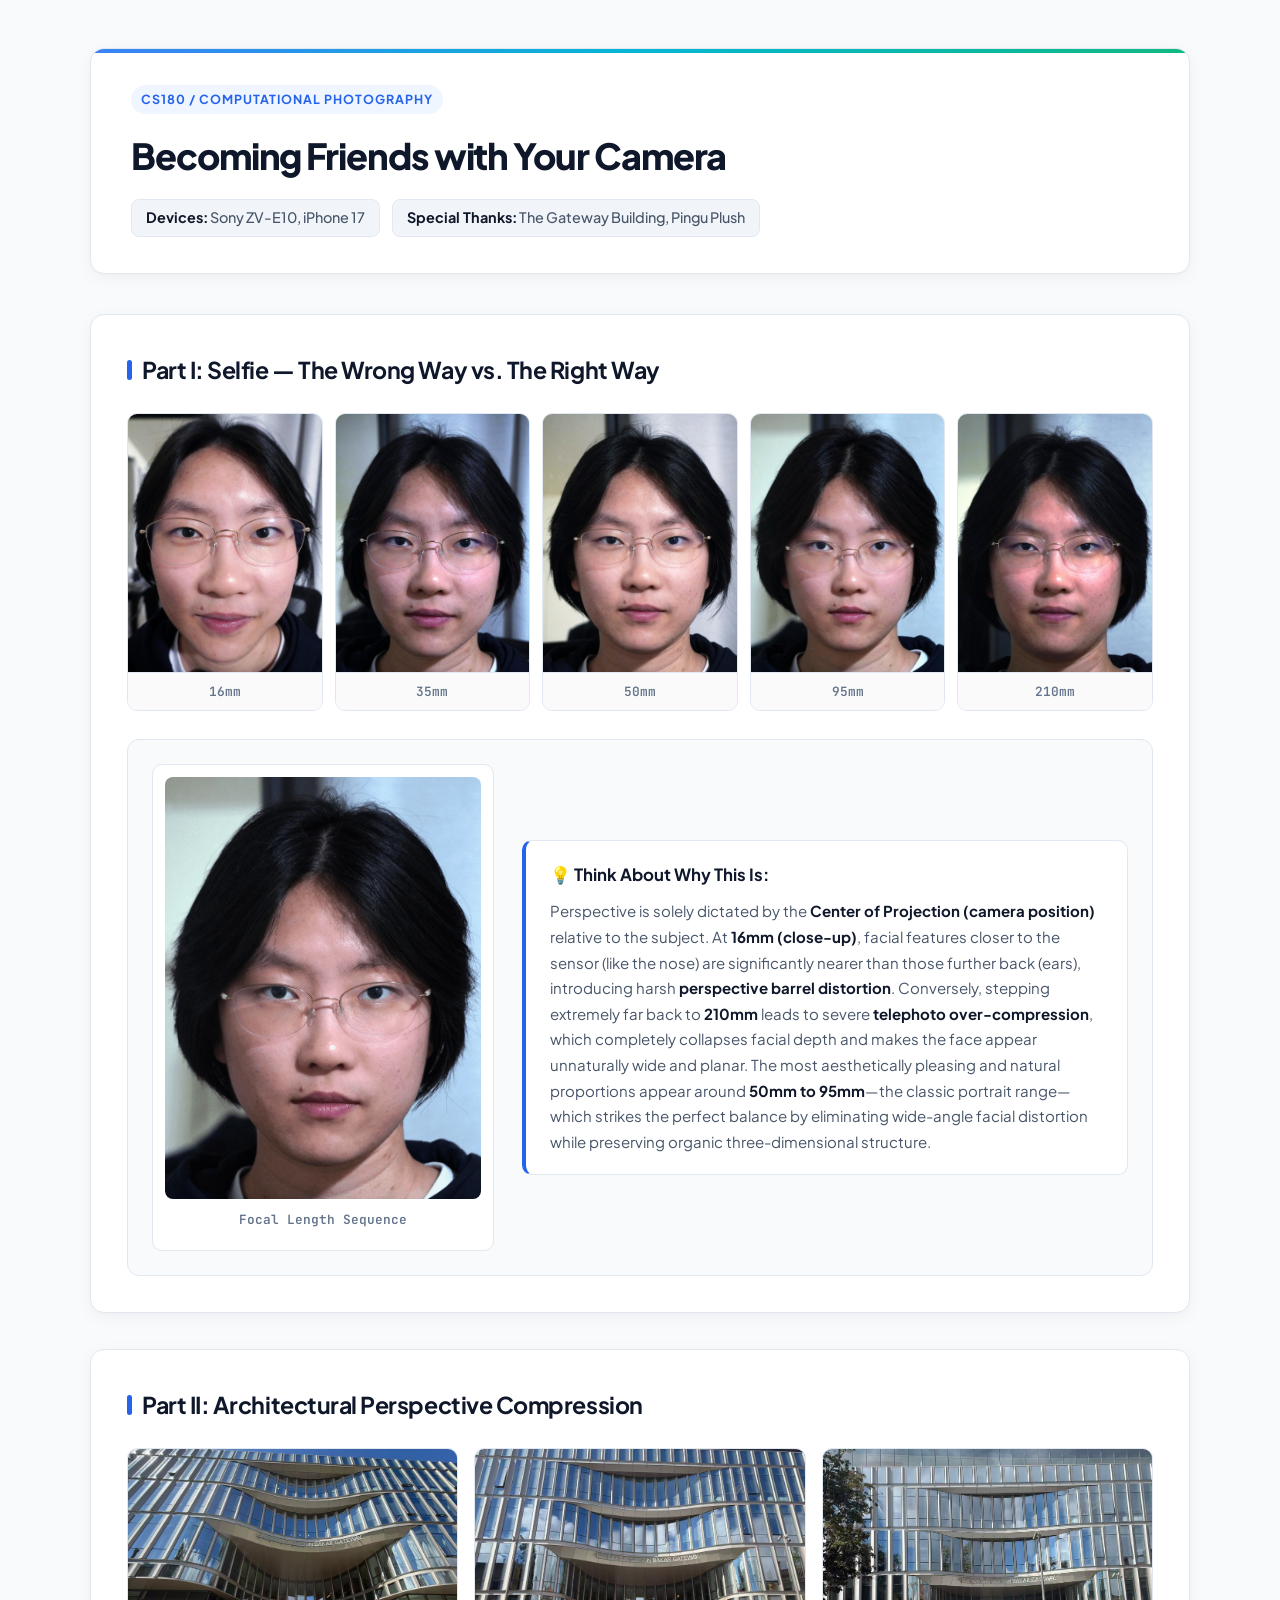
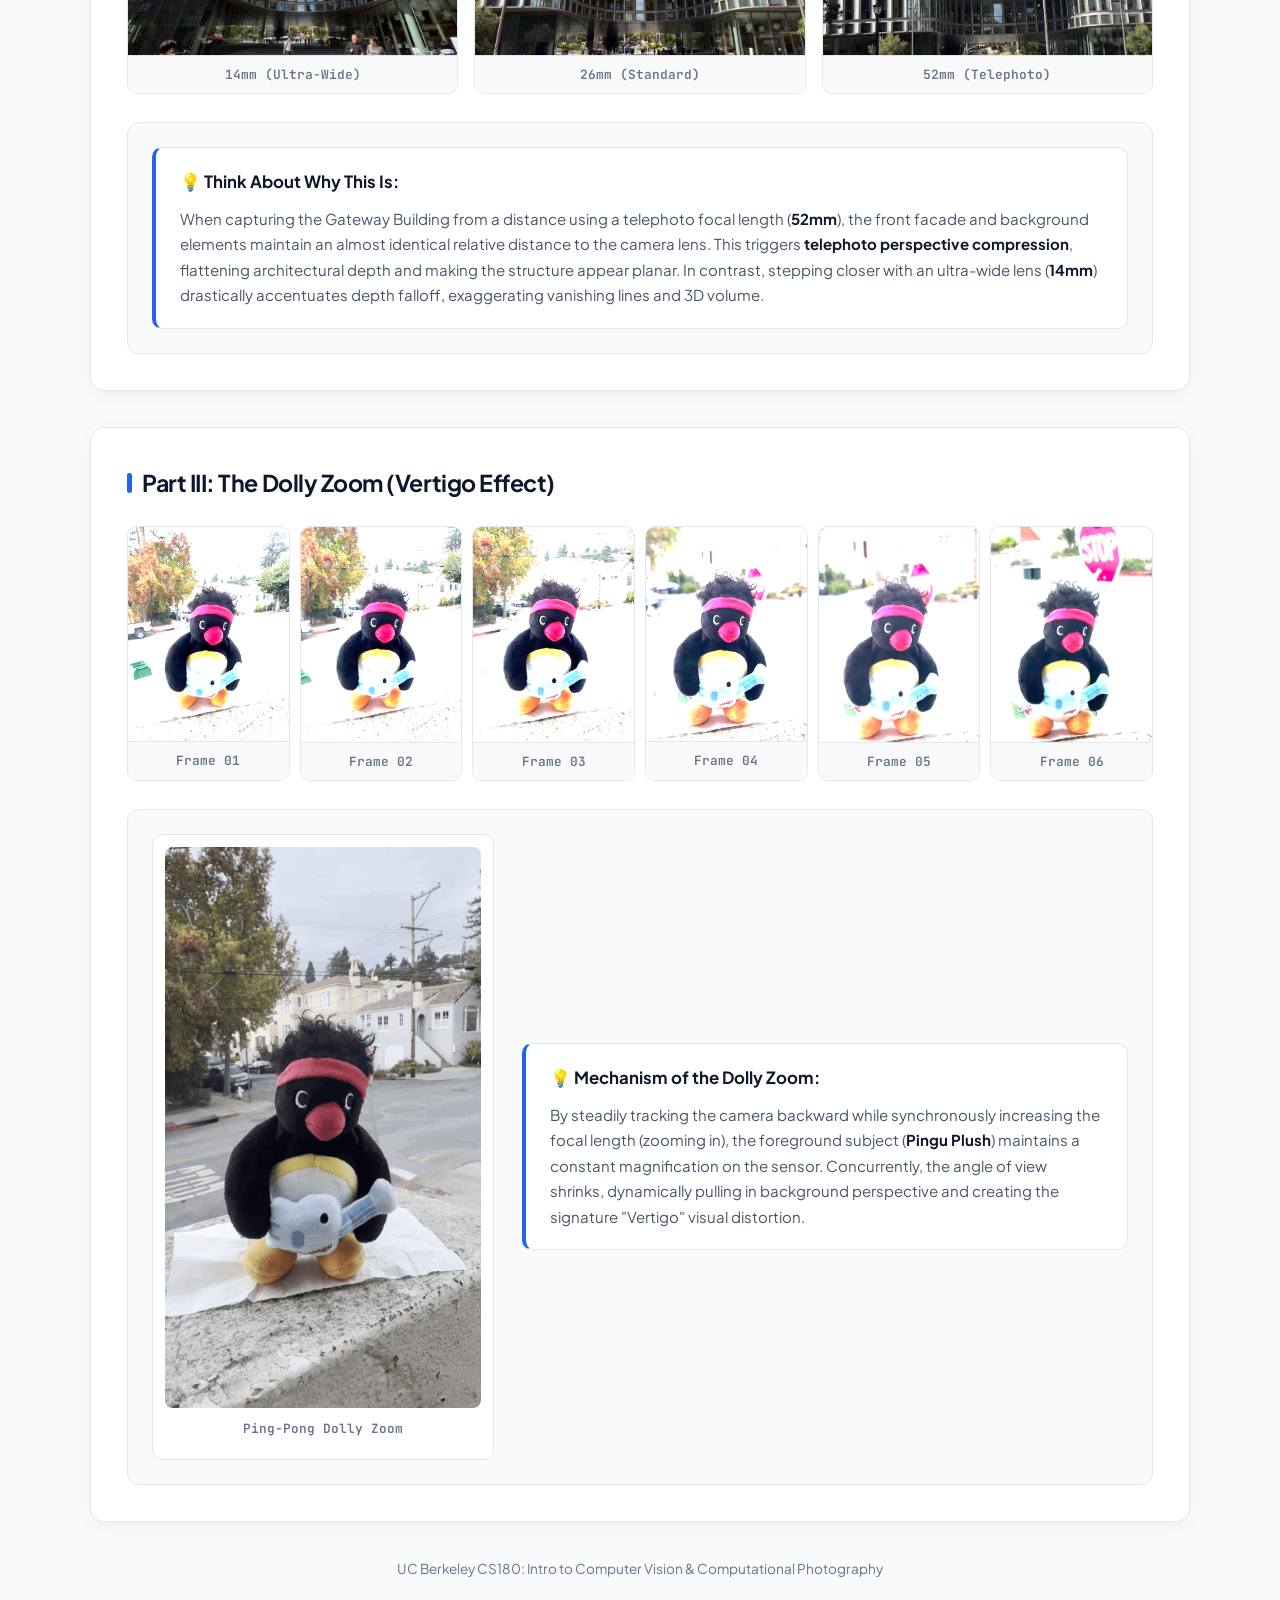
==== index.html @ d2547b47 "Update index.html" ====
<!DOCTYPE html>
<html lang="en">
<head>
    <meta charset="UTF-8">
    <meta name="viewport" content="width=device-width, initial-scale=1.0">
    <title>CS180: Project 0 - Becoming Friends with Your Camera</title>
    <link rel="preconnect" href="https://fonts.googleapis.com">
    <link rel="preconnect" href="https://fonts.gstatic.com" crossorigin>
    <link href="https://fonts.googleapis.com/css2?family=Plus+Jakarta+Sans:wght@400;500;600;700;800&family=JetBrains+Mono:wght@500;600&display=swap" rel="stylesheet">
    
    <style>
        :root {
            --bg-color: #f8fafc;
            --card-bg: #ffffff;
            --text-primary: #0f172a;
            --text-secondary: #475569;
            --text-muted: #64748b;
            --primary-accent: #2563eb;
            --border-color: #e2e8f0;
            --card-shadow: 0 4px 20px -2px rgba(15, 23, 42, 0.05), 0 2px 6px -1px rgba(15, 23, 42, 0.02);
            --card-radius: 14px;
        }

        * { box-sizing: border-box; margin: 0; padding: 0; }
        body {
            font-family: 'Plus Jakarta Sans', -apple-system, BlinkMacSystemFont, sans-serif;
            background-color: var(--bg-color);
            color: var(--text-primary);
            line-height: 1.65;
            padding: 48px 24px;
        }
        .container { max-width: 1100px; margin: 0 auto; }

        header {
            background: var(--card-bg);
            padding: 36px 40px;
            border-radius: var(--card-radius);
            box-shadow: var(--card-shadow);
            border: 1px solid var(--border-color);
            margin-bottom: 40px;
            position: relative;
            overflow: hidden;
        }
        header::before {
            content: "";
            position: absolute;
            top: 0; left: 0; right: 0; height: 4px;
            background: linear-gradient(90deg, #3b82f6, #06b6d4, #10b981);
        }
        .tag {
            display: inline-block;
            font-size: 0.78rem;
            font-weight: 700;
            text-transform: uppercase;
            letter-spacing: 0.08em;
            color: var(--primary-accent);
            background: #eff6ff;
            padding: 4px 10px;
            border-radius: 9999px;
            margin-bottom: 12px;
        }
        h1 {
            font-size: 2.25rem;
            font-weight: 800;
            letter-spacing: -0.03em;
            color: var(--text-primary);
            margin-bottom: 14px;
        }
        .meta-badges {
            display: flex;
            flex-wrap: wrap;
            gap: 12px;
            font-size: 0.9rem;
            color: var(--text-secondary);
        }
        .badge {
            background: #f1f5f9;
            padding: 6px 14px;
            border-radius: 8px;
            border: 1px solid #e2e8f0;
            font-weight: 500;
        }
        .badge strong { color: var(--text-primary); }

        section {
            background: var(--card-bg);
            border-radius: var(--card-radius);
            box-shadow: var(--card-shadow);
            border: 1px solid var(--border-color);
            padding: 36px;
            margin-bottom: 36px;
        }
        h2 {
            font-size: 1.45rem;
            font-weight: 700;
            letter-spacing: -0.02em;
            color: var(--text-primary);
            margin-bottom: 24px;
            display: flex;
            align-items: center;
            gap: 10px;
        }
        h2::before {
            content: "";
            display: inline-block;
            width: 5px; height: 20px;
            background: var(--primary-accent);
            border-radius: 4px;
        }

        .grid-5 {
            display: grid;
            grid-template-columns: repeat(5, 1fr);
            gap: 12px;
            margin-bottom: 28px;
        }
        .grid-6 {
            display: grid;
            grid-template-columns: repeat(6, 1fr);
            gap: 10px;
            margin-bottom: 28px;
        }
        .grid-3 {
            display: grid;
            grid-template-columns: repeat(3, 1fr);
            gap: 16px;
            margin-bottom: 28px;
        }

        .img-card {
            background: #ffffff;
            border: 1px solid var(--border-color);
            border-radius: 10px;
            overflow: hidden;
            transition: transform 0.2s ease, box-shadow 0.2s ease;
        }
        .img-card:hover {
            transform: translateY(-3px);
            box-shadow: 0 8px 16px rgba(15, 23, 42, 0.08);
        }
        .img-card img {
            width: 100%;
            aspect-ratio: 3 / 4;
            object-fit: cover;
            display: block;
        }
        .img-card-building img {
            aspect-ratio: 16 / 10;
            object-fit: cover;
        }

        .caption {
            padding: 8px 4px;
            text-align: center;
            font-size: 0.8rem;
            font-family: 'JetBrains Mono', monospace;
            font-weight: 600;
            color: var(--text-muted);
            background: #fafafa;
            border-top: 1px solid var(--border-color);
        }

        .side-by-side {
            display: flex;
            gap: 28px;
            align-items: stretch;
            background: #f8fafc;
            border-radius: 12px;
            border: 1px solid var(--border-color);
            padding: 24px;
        }
        .side-gif {
            flex: 0 0 35%;
            display: flex;
            flex-direction: column;
            align-items: center;
            justify-content: center;
            background: #ffffff;
            padding: 12px;
            border-radius: 10px;
            border: 1px solid var(--border-color);
        }
        .side-gif img { width: 100%; border-radius: 8px; display: block; }
        .side-gif .caption { border-top: none; background: transparent; padding-top: 10px; }

        .side-text {
            flex: 1;
            display: flex;
            flex-direction: column;
            justify-content: center;
        }
        .insight-box {
            background: #ffffff;
            border: 1px solid var(--border-color);
            border-left: 4px solid var(--primary-accent);
            border-radius: 10px;
            padding: 20px 24px;
        }
        .insight-title {
            font-size: 1.05rem;
            font-weight: 700;
            color: var(--text-primary);
            margin-bottom: 10px;
            display: flex;
            align-items: center;
            gap: 8px;
        }
        .insight-text {
            font-size: 0.94rem;
            color: var(--text-secondary);
            line-height: 1.7;
        }
        .insight-text strong { color: var(--text-primary); }

        .full-text-card {
            background: #f8fafc;
            border-radius: 12px;
            border: 1px solid var(--border-color);
            padding: 24px;
        }

        footer {
            text-align: center;
            font-size: 0.85rem;
            color: var(--text-muted);
            margin-top: 20px;
        }

        @media (max-width: 820px) {
            .grid-5, .grid-6, .grid-3 { grid-template-columns: repeat(2, 1fr); }
            .side-by-side { flex-direction: column; }
            .side-gif { flex: none; width: 100%; }
        }
    </style>
</head>
<body>

    <div class="container">
        <!-- Header -->
        <header>
            <div class="tag">CS180 / Computational Photography</div>
            <h1>Becoming Friends with Your Camera</h1>
            <div class="meta-badges">
                <div class="badge"><strong>Devices:</strong> Sony ZV-E10, iPhone 17</div>
                <div class="badge"><strong>Special Thanks:</strong> The Gateway Building, Pingu Plush</div>
            </div>
        </header>

        <!-- Part I -->
        <section>
            <h2>Part I: Selfie — The Wrong Way vs. The Right Way</h2>
            <div class="grid-5">
                <div class="img-card">
                    <img src="part1_16mm.jpeg" alt="16mm Focal Length">
                    <div class="caption">16mm</div>
                </div>
                <div class="img-card">
                    <img src="part1_35mm.jpeg" alt="35mm Focal Length">
                    <div class="caption">35mm</div>
                </div>
                <div class="img-card">
                    <img src="part1_50mm.jpeg" alt="50mm Focal Length">
                    <div class="caption">50mm</div>
                </div>
                <div class="img-card">
                    <img src="part1_95mm.jpeg" alt="95mm Focal Length">
                    <div class="caption">95mm</div>
                </div>
                <div class="img-card">
                    <img src="part1_210mm.jpeg" alt="210mm Focal Length">
                    <div class="caption">210mm</div>
                </div>
            </div>

            <div class="side-by-side">
                <div class="side-gif">
                    <img src="part1_selfie.gif" alt="Focal Length Progression GIF">
                    <div class="caption">Focal Length Sequence</div>
                </div>
                <div class="side-text">
                    <div class="insight-box">
                        <div class="insight-title">💡 Think About Why This Is:</div>
                        <p class="insight-text">
                            Perspective is solely dictated by the <strong>Center of Projection (camera position)</strong> relative to the subject. 
                            At <strong>16mm (close-up)</strong>, facial features closer to the sensor (like the nose) are significantly nearer than those further back (ears), introducing harsh <strong>perspective barrel distortion</strong>. 
                            Conversely, stepping extremely far back to <strong>210mm</strong> leads to severe <strong>telephoto over-compression</strong>, which completely collapses facial depth and makes the face appear unnaturally wide and planar. 
                            The most aesthetically pleasing and natural proportions appear around <strong>50mm to 95mm</strong>—the classic portrait range—which strikes the perfect balance by eliminating wide-angle facial distortion while preserving organic three-dimensional structure.
                        </p>
                    </div>
                </div>
            </div>
        </section>

        <!-- Part II -->
        <section>
            <h2>Part II: Architectural Perspective Compression</h2>
            <div class="grid-3">
                <div class="img-card img-card-building">
                    <img src="part2_14mm.jpg" alt="Gateway Building 14mm">
                    <div class="caption">14mm (Ultra-Wide)</div>
                </div>
                <div class="img-card img-card-building">
                    <img src="part2_26mm.jpg" alt="Gateway Building 26mm">
                    <div class="caption">26mm (Standard)</div>
                </div>
                <div class="img-card img-card-building">
                    <img src="part2_52mm.jpg" alt="Gateway Building 52mm">
                    <div class="caption">52mm (Telephoto)</div>
                </div>
            </div>

            <div class="full-text-card">
                <div class="insight-box">
                    <div class="insight-title">💡 Think About Why This Is:</div>
                    <p class="insight-text">
                        When capturing the Gateway Building from a distance using a telephoto focal length (<strong>52mm</strong>), the front facade and background elements maintain an almost identical relative distance to the camera lens. This triggers <strong>telephoto perspective compression</strong>, flattening architectural depth and making the structure appear planar. In contrast, stepping closer with an ultra-wide lens (<strong>14mm</strong>) drastically accentuates depth falloff, exaggerating vanishing lines and 3D volume.
                    </p>
                </div>
            </div>
        </section>

        <!-- Part III -->
        <section>
            <h2>Part III: The Dolly Zoom (Vertigo Effect)</h2>
            <div class="grid-6">
                <div class="img-card">
                    <img src="part3_01.jpg" alt="Sequence 1">
                    <div class="caption">Frame 01</div>
                </div>
                <div class="img-card">
                    <img src="part3_02.jpg" alt="Sequence 2">
                    <div class="caption">Frame 02</div>
                </div>
                <div class="img-card">
                    <img src="part3_03.jpg" alt="Sequence 3">
                    <div class="caption">Frame 03</div>
                </div>
                <div class="img-card">
                    <img src="part3_04.jpg" alt="Sequence 4">
                    <div class="caption">Frame 04</div>
                </div>
                <div class="img-card">
                    <img src="part3_05.jpg" alt="Sequence 5">
                    <div class="caption">Frame 05</div>
                </div>
                <div class="img-card">
                    <img src="part3_06.jpg" alt="Sequence 6">
                    <div class="caption">Frame 06</div>
                </div>
            </div>

            <div class="side-by-side">
                <div class="side-gif">
                    <img src="part3_dolly_zoom.gif" alt="Dolly Zoom GIF">
                    <div class="caption">Ping-Pong Dolly Zoom</div>
                </div>
                <div class="side-text">
                    <div class="insight-box">
                        <div class="insight-title">💡 Mechanism of the Dolly Zoom:</div>
                        <p class="insight-text">
                            By steadily tracking the camera backward while synchronously increasing the focal length (zooming in), the foreground subject (<strong>Pingu Plush</strong>) maintains a constant magnification on the sensor. Concurrently, the angle of view shrinks, dynamically pulling in background perspective and creating the signature "Vertigo" visual distortion.
                        </p>
                    </div>
                </div>
            </div>
        </section>

        <footer>
            UC Berkeley CS180: Intro to Computer Vision & Computational Photography
        </footer>
    </div>

</body>
</html>
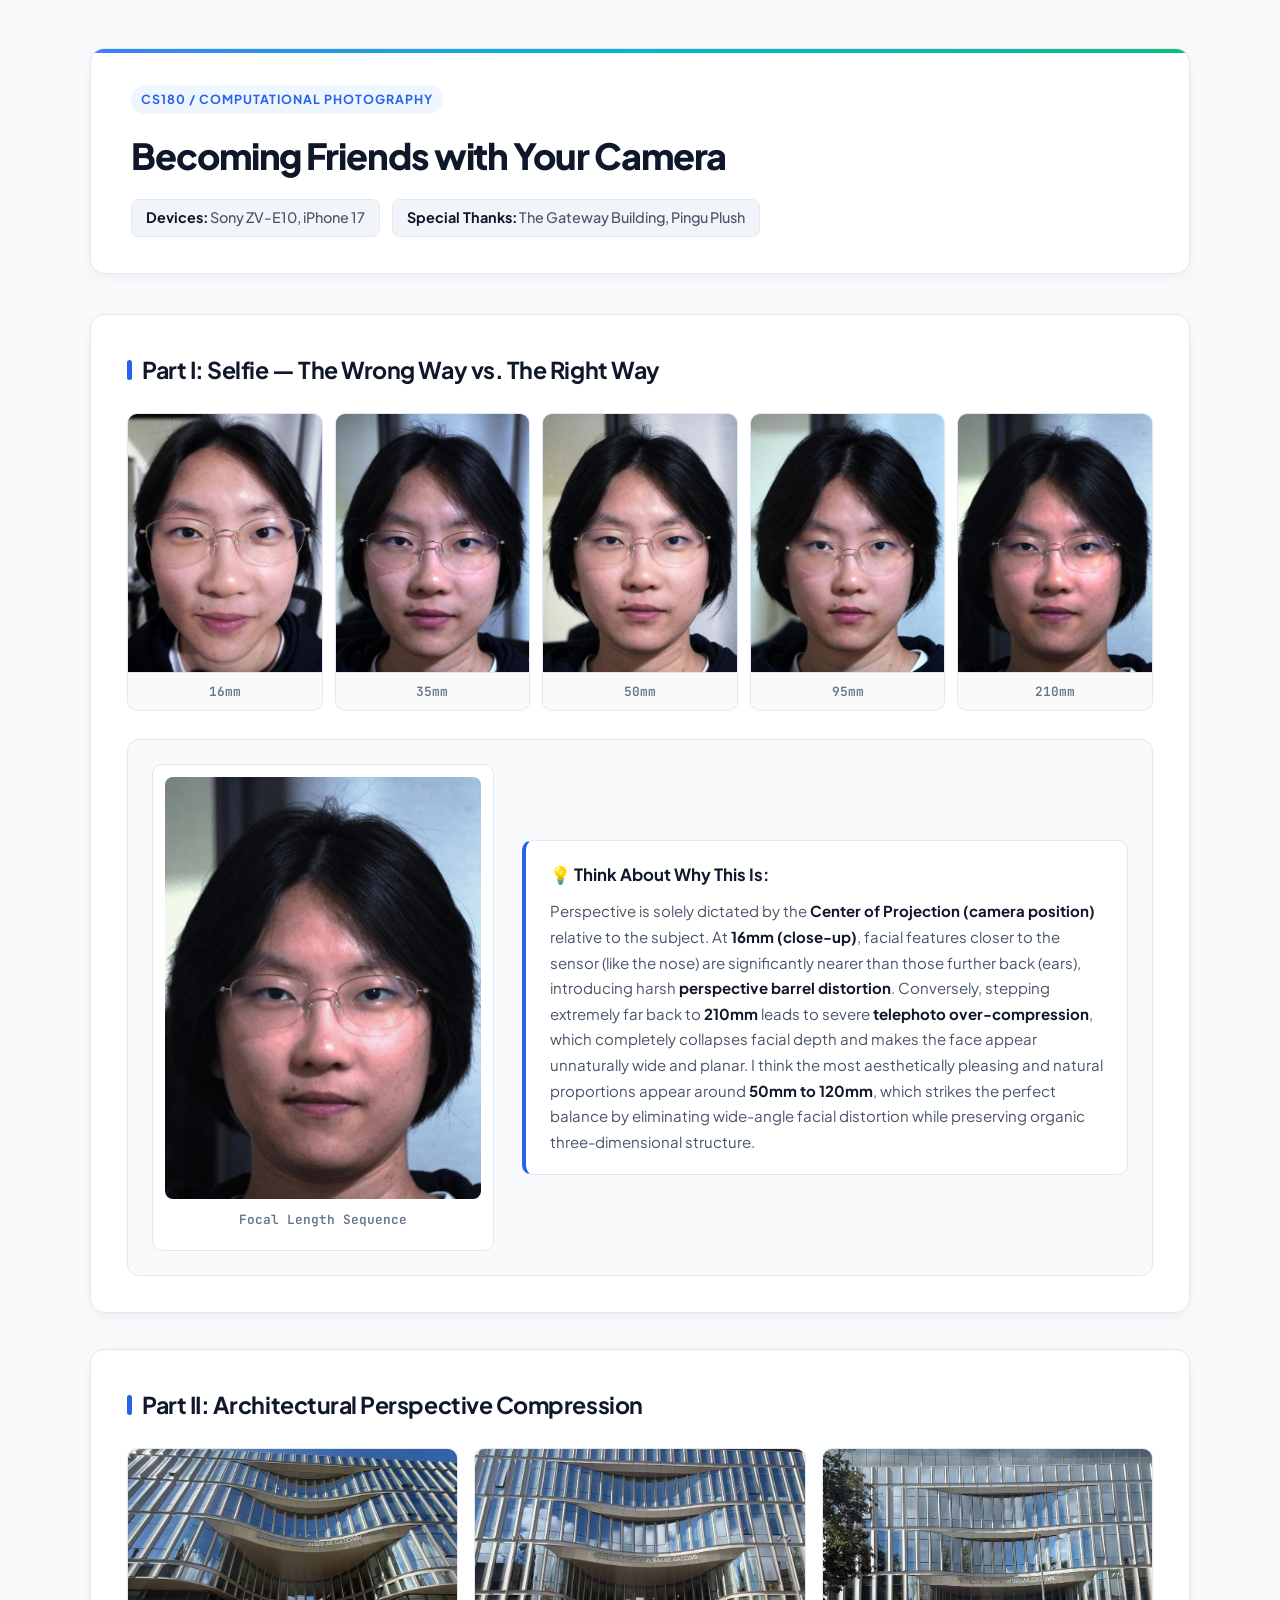
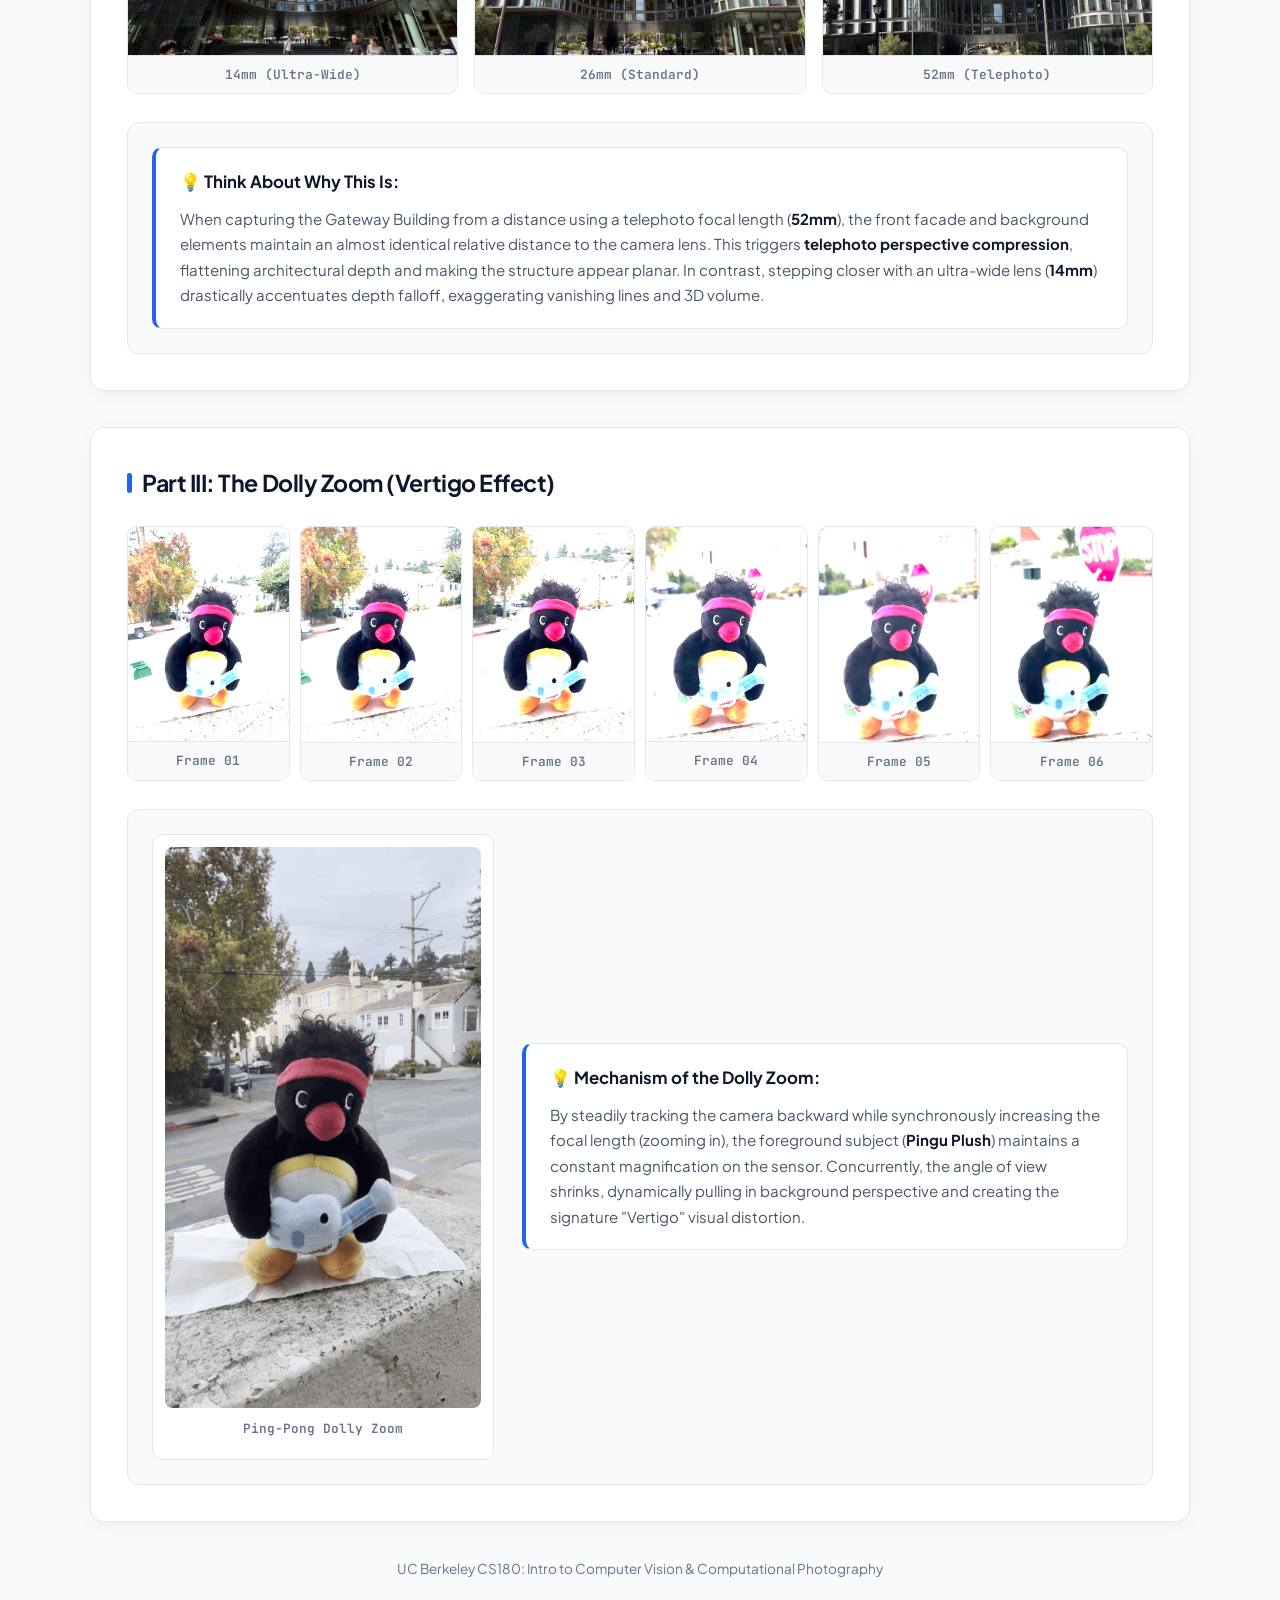
==== commit 107ee0dc: "Revise focal length range from 50mm-95mm to 50mm-120mm Updated the focal length range for aesthetica" ====
--- a/index.html
+++ b/index.html
@@ -284,7 +284,7 @@
                             Perspective is solely dictated by the <strong>Center of Projection (camera position)</strong> relative to the subject. 
                             At <strong>16mm (close-up)</strong>, facial features closer to the sensor (like the nose) are significantly nearer than those further back (ears), introducing harsh <strong>perspective barrel distortion</strong>. 
                             Conversely, stepping extremely far back to <strong>210mm</strong> leads to severe <strong>telephoto over-compression</strong>, which completely collapses facial depth and makes the face appear unnaturally wide and planar. 
-                            The most aesthetically pleasing and natural proportions appear around <strong>50mm to 95mm</strong>—the classic portrait range—which strikes the perfect balance by eliminating wide-angle facial distortion while preserving organic three-dimensional structure.
+                            I think the most aesthetically pleasing and natural proportions appear around <strong>50mm to 120mm</strong>, which strikes the perfect balance by eliminating wide-angle facial distortion while preserving organic three-dimensional structure.
                         </p>
                     </div>
                 </div>
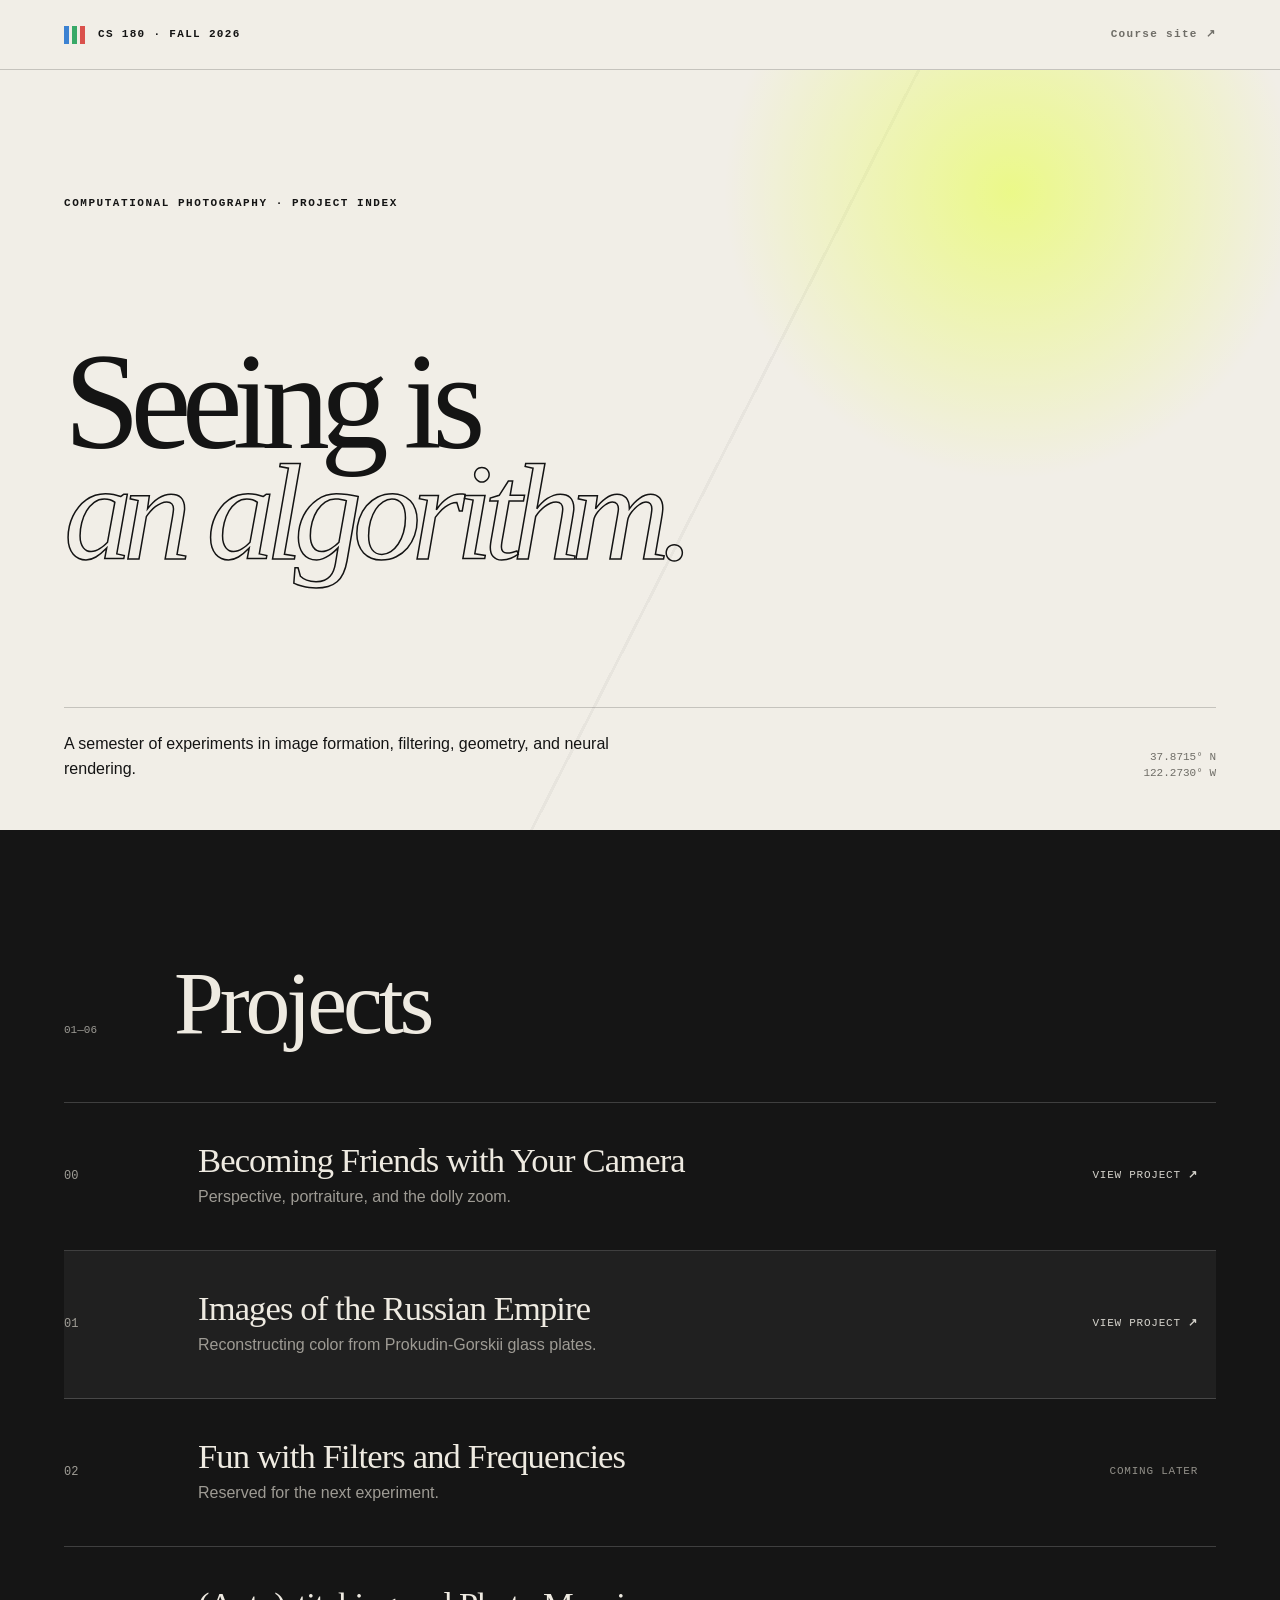
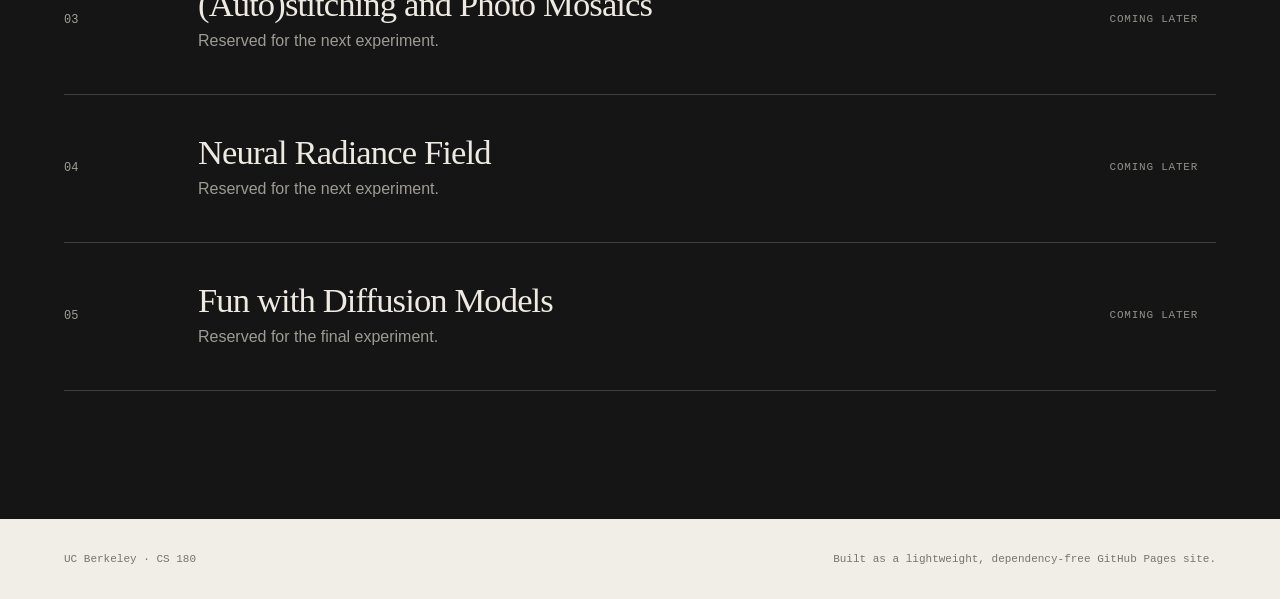
==== commit 6416b9ea: "Build CS180 portfolio and add Project 1" ====
--- a/index.html
+++ b/index.html
@@ -1,374 +1,99 @@
-<!DOCTYPE html>
+<!doctype html>
 <html lang="en">
 <head>
-    <meta charset="UTF-8">
-    <meta name="viewport" content="width=device-width, initial-scale=1.0">
-    <title>CS180: Project 0 - Becoming Friends with Your Camera</title>
-    <link rel="preconnect" href="https://fonts.googleapis.com">
-    <link rel="preconnect" href="https://fonts.gstatic.com" crossorigin>
-    <link href="https://fonts.googleapis.com/css2?family=Plus+Jakarta+Sans:wght@400;500;600;700;800&family=JetBrains+Mono:wght@500;600&display=swap" rel="stylesheet">
-    
-    <style>
-        :root {
-            --bg-color: #f8fafc;
-            --card-bg: #ffffff;
-            --text-primary: #0f172a;
-            --text-secondary: #475569;
-            --text-muted: #64748b;
-            --primary-accent: #2563eb;
-            --border-color: #e2e8f0;
-            --card-shadow: 0 4px 20px -2px rgba(15, 23, 42, 0.05), 0 2px 6px -1px rgba(15, 23, 42, 0.02);
-            --card-radius: 14px;
-        }
-
-        * { box-sizing: border-box; margin: 0; padding: 0; }
-        body {
-            font-family: 'Plus Jakarta Sans', -apple-system, BlinkMacSystemFont, sans-serif;
-            background-color: var(--bg-color);
-            color: var(--text-primary);
-            line-height: 1.65;
-            padding: 48px 24px;
-        }
-        .container { max-width: 1100px; margin: 0 auto; }
-
-        header {
-            background: var(--card-bg);
-            padding: 36px 40px;
-            border-radius: var(--card-radius);
-            box-shadow: var(--card-shadow);
-            border: 1px solid var(--border-color);
-            margin-bottom: 40px;
-            position: relative;
-            overflow: hidden;
-        }
-        header::before {
-            content: "";
-            position: absolute;
-            top: 0; left: 0; right: 0; height: 4px;
-            background: linear-gradient(90deg, #3b82f6, #06b6d4, #10b981);
-        }
-        .tag {
-            display: inline-block;
-            font-size: 0.78rem;
-            font-weight: 700;
-            text-transform: uppercase;
-            letter-spacing: 0.08em;
-            color: var(--primary-accent);
-            background: #eff6ff;
-            padding: 4px 10px;
-            border-radius: 9999px;
-            margin-bottom: 12px;
-        }
-        h1 {
-            font-size: 2.25rem;
-            font-weight: 800;
-            letter-spacing: -0.03em;
-            color: var(--text-primary);
-            margin-bottom: 14px;
-        }
-        .meta-badges {
-            display: flex;
-            flex-wrap: wrap;
-            gap: 12px;
-            font-size: 0.9rem;
-            color: var(--text-secondary);
-        }
-        .badge {
-            background: #f1f5f9;
-            padding: 6px 14px;
-            border-radius: 8px;
-            border: 1px solid #e2e8f0;
-            font-weight: 500;
-        }
-        .badge strong { color: var(--text-primary); }
-
-        section {
-            background: var(--card-bg);
-            border-radius: var(--card-radius);
-            box-shadow: var(--card-shadow);
-            border: 1px solid var(--border-color);
-            padding: 36px;
-            margin-bottom: 36px;
-        }
-        h2 {
-            font-size: 1.45rem;
-            font-weight: 700;
-            letter-spacing: -0.02em;
-            color: var(--text-primary);
-            margin-bottom: 24px;
-            display: flex;
-            align-items: center;
-            gap: 10px;
-        }
-        h2::before {
-            content: "";
-            display: inline-block;
-            width: 5px; height: 20px;
-            background: var(--primary-accent);
-            border-radius: 4px;
-        }
-
-        .grid-5 {
-            display: grid;
-            grid-template-columns: repeat(5, 1fr);
-            gap: 12px;
-            margin-bottom: 28px;
-        }
-        .grid-6 {
-            display: grid;
-            grid-template-columns: repeat(6, 1fr);
-            gap: 10px;
-            margin-bottom: 28px;
-        }
-        .grid-3 {
-            display: grid;
-            grid-template-columns: repeat(3, 1fr);
-            gap: 16px;
-            margin-bottom: 28px;
-        }
-
-        .img-card {
-            background: #ffffff;
-            border: 1px solid var(--border-color);
-            border-radius: 10px;
-            overflow: hidden;
-            transition: transform 0.2s ease, box-shadow 0.2s ease;
-        }
-        .img-card:hover {
-            transform: translateY(-3px);
-            box-shadow: 0 8px 16px rgba(15, 23, 42, 0.08);
-        }
-        .img-card img {
-            width: 100%;
-            aspect-ratio: 3 / 4;
-            object-fit: cover;
-            display: block;
-        }
-        .img-card-building img {
-            aspect-ratio: 16 / 10;
-            object-fit: cover;
-        }
-
-        .caption {
-            padding: 8px 4px;
-            text-align: center;
-            font-size: 0.8rem;
-            font-family: 'JetBrains Mono', monospace;
-            font-weight: 600;
-            color: var(--text-muted);
-            background: #fafafa;
-            border-top: 1px solid var(--border-color);
-        }
-
-        .side-by-side {
-            display: flex;
-            gap: 28px;
-            align-items: stretch;
-            background: #f8fafc;
-            border-radius: 12px;
-            border: 1px solid var(--border-color);
-            padding: 24px;
-        }
-        .side-gif {
-            flex: 0 0 35%;
-            display: flex;
-            flex-direction: column;
-            align-items: center;
-            justify-content: center;
-            background: #ffffff;
-            padding: 12px;
-            border-radius: 10px;
-            border: 1px solid var(--border-color);
-        }
-        .side-gif img { width: 100%; border-radius: 8px; display: block; }
-        .side-gif .caption { border-top: none; background: transparent; padding-top: 10px; }
-
-        .side-text {
-            flex: 1;
-            display: flex;
-            flex-direction: column;
-            justify-content: center;
-        }
-        .insight-box {
-            background: #ffffff;
-            border: 1px solid var(--border-color);
-            border-left: 4px solid var(--primary-accent);
-            border-radius: 10px;
-            padding: 20px 24px;
-        }
-        .insight-title {
-            font-size: 1.05rem;
-            font-weight: 700;
-            color: var(--text-primary);
-            margin-bottom: 10px;
-            display: flex;
-            align-items: center;
-            gap: 8px;
-        }
-        .insight-text {
-            font-size: 0.94rem;
-            color: var(--text-secondary);
-            line-height: 1.7;
-        }
-        .insight-text strong { color: var(--text-primary); }
-
-        .full-text-card {
-            background: #f8fafc;
-            border-radius: 12px;
-            border: 1px solid var(--border-color);
-            padding: 24px;
-        }
-
-        footer {
-            text-align: center;
-            font-size: 0.85rem;
-            color: var(--text-muted);
-            margin-top: 20px;
-        }
-
-        @media (max-width: 820px) {
-            .grid-5, .grid-6, .grid-3 { grid-template-columns: repeat(2, 1fr); }
-            .side-by-side { flex-direction: column; }
-            .side-gif { flex: none; width: 100%; }
-        }
-    </style>
+  <meta charset="utf-8">
+  <meta name="viewport" content="width=device-width, initial-scale=1">
+  <meta name="description" content="CS 180 computational photography project portfolio.">
+  <title>CS 180 · Computational Photography</title>
+  <link rel="stylesheet" href="./assets/portfolio.css">
 </head>
 <body>
+  <header class="site-header">
+    <a class="brand" href="./" aria-label="Portfolio home">
+      <span class="rgb" aria-hidden="true"><i></i><i></i><i></i></span>
+      <span>CS 180 · FALL 2026</span>
+    </a>
+    <a class="course-link" href="https://cal-cs180.github.io/fa26/">Course site ↗</a>
+  </header>
 
-    <div class="container">
-        <!-- Header -->
-        <header>
-            <div class="tag">CS180 / Computational Photography</div>
-            <h1>Becoming Friends with Your Camera</h1>
-            <div class="meta-badges">
-                <div class="badge"><strong>Devices:</strong> Sony ZV-E10, iPhone 17</div>
-                <div class="badge"><strong>Special Thanks:</strong> The Gateway Building, Pingu Plush</div>
-            </div>
-        </header>
+  <main>
+    <section class="hero">
+      <p class="kicker">COMPUTATIONAL PHOTOGRAPHY · PROJECT INDEX</p>
+      <h1>Seeing is<br><em>an algorithm.</em></h1>
+      <div class="hero-foot">
+        <p>A semester of experiments in image formation, filtering, geometry, and neural rendering.</p>
+        <p class="coordinate">37.8715° N<br>122.2730° W</p>
+      </div>
+    </section>
 
-        <!-- Part I -->
-        <section>
-            <h2>Part I: Selfie — The Wrong Way vs. The Right Way</h2>
-            <div class="grid-5">
-                <div class="img-card">
-                    <img src="part1_16mm.jpeg" alt="16mm Focal Length">
-                    <div class="caption">16mm</div>
-                </div>
-                <div class="img-card">
-                    <img src="part1_35mm.jpeg" alt="35mm Focal Length">
-                    <div class="caption">35mm</div>
-                </div>
-                <div class="img-card">
-                    <img src="part1_50mm.jpeg" alt="50mm Focal Length">
-                    <div class="caption">50mm</div>
-                </div>
-                <div class="img-card">
-                    <img src="part1_95mm.jpeg" alt="95mm Focal Length">
-                    <div class="caption">95mm</div>
-                </div>
-                <div class="img-card">
-                    <img src="part1_210mm.jpeg" alt="210mm Focal Length">
-                    <div class="caption">210mm</div>
-                </div>
-            </div>
+    <section class="projects" aria-labelledby="projects-title">
+      <div class="section-title">
+        <span>01—06</span>
+        <h2 id="projects-title">Projects</h2>
+      </div>
 
-            <div class="side-by-side">
-                <div class="side-gif">
-                    <img src="part1_selfie.gif" alt="Focal Length Progression GIF">
-                    <div class="caption">Focal Length Sequence</div>
-                </div>
-                <div class="side-text">
-                    <div class="insight-box">
-                        <div class="insight-title">💡 Think About Why This Is:</div>
-                        <p class="insight-text">
-                            Perspective is solely dictated by the <strong>Center of Projection (camera position)</strong> relative to the subject. 
-                            At <strong>16mm (close-up)</strong>, facial features closer to the sensor (like the nose) are significantly nearer than those further back (ears), introducing harsh <strong>perspective barrel distortion</strong>. 
-                            Conversely, stepping extremely far back to <strong>210mm</strong> leads to severe <strong>telephoto over-compression</strong>, which completely collapses facial depth and makes the face appear unnaturally wide and planar. 
-                            I think the most aesthetically pleasing and natural proportions appear around <strong>50mm to 120mm</strong>, which strikes the perfect balance by eliminating wide-angle facial distortion while preserving organic three-dimensional structure.
-                        </p>
-                    </div>
-                </div>
-            </div>
-        </section>
+      <div class="project-list">
+        <a class="project-row available" href="./0/">
+          <span class="project-number">00</span>
+          <div>
+            <h3>Becoming Friends with Your Camera</h3>
+            <p>Perspective, portraiture, and the dolly zoom.</p>
+          </div>
+          <span class="status">View project <b>↗</b></span>
+        </a>
 
-        <!-- Part II -->
-        <section>
-            <h2>Part II: Architectural Perspective Compression</h2>
-            <div class="grid-3">
-                <div class="img-card img-card-building">
-                    <img src="part2_14mm.jpg" alt="Gateway Building 14mm">
-                    <div class="caption">14mm (Ultra-Wide)</div>
-                </div>
-                <div class="img-card img-card-building">
-                    <img src="part2_26mm.jpg" alt="Gateway Building 26mm">
-                    <div class="caption">26mm (Standard)</div>
-                </div>
-                <div class="img-card img-card-building">
-                    <img src="part2_52mm.jpg" alt="Gateway Building 52mm">
-                    <div class="caption">52mm (Telephoto)</div>
-                </div>
-            </div>
+        <a class="project-row available featured" href="./1/">
+          <span class="project-number">01</span>
+          <div>
+            <h3>Images of the Russian Empire</h3>
+            <p>Reconstructing color from Prokudin-Gorskii glass plates.</p>
+          </div>
+          <span class="status">View project <b>↗</b></span>
+        </a>
 
-            <div class="full-text-card">
-                <div class="insight-box">
-                    <div class="insight-title">💡 Think About Why This Is:</div>
-                    <p class="insight-text">
-                        When capturing the Gateway Building from a distance using a telephoto focal length (<strong>52mm</strong>), the front facade and background elements maintain an almost identical relative distance to the camera lens. This triggers <strong>telephoto perspective compression</strong>, flattening architectural depth and making the structure appear planar. In contrast, stepping closer with an ultra-wide lens (<strong>14mm</strong>) drastically accentuates depth falloff, exaggerating vanishing lines and 3D volume.
-                    </p>
-                </div>
-            </div>
-        </section>
+        <a class="project-row" href="./2/">
+          <span class="project-number">02</span>
+          <div>
+            <h3>Fun with Filters and Frequencies</h3>
+            <p>Reserved for the next experiment.</p>
+          </div>
+          <span class="status">Coming later</span>
+        </a>
 
-        <!-- Part III -->
-        <section>
-            <h2>Part III: The Dolly Zoom (Vertigo Effect)</h2>
-            <div class="grid-6">
-                <div class="img-card">
-                    <img src="part3_01.jpg" alt="Sequence 1">
-                    <div class="caption">Frame 01</div>
-                </div>
-                <div class="img-card">
-                    <img src="part3_02.jpg" alt="Sequence 2">
-                    <div class="caption">Frame 02</div>
-                </div>
-                <div class="img-card">
-                    <img src="part3_03.jpg" alt="Sequence 3">
-                    <div class="caption">Frame 03</div>
-                </div>
-                <div class="img-card">
-                    <img src="part3_04.jpg" alt="Sequence 4">
-                    <div class="caption">Frame 04</div>
-                </div>
-                <div class="img-card">
-                    <img src="part3_05.jpg" alt="Sequence 5">
-                    <div class="caption">Frame 05</div>
-                </div>
-                <div class="img-card">
-                    <img src="part3_06.jpg" alt="Sequence 6">
-                    <div class="caption">Frame 06</div>
-                </div>
-            </div>
+        <a class="project-row" href="./3/">
+          <span class="project-number">03</span>
+          <div>
+            <h3>(Auto)stitching and Photo Mosaics</h3>
+            <p>Reserved for the next experiment.</p>
+          </div>
+          <span class="status">Coming later</span>
+        </a>
 
-            <div class="side-by-side">
-                <div class="side-gif">
-                    <img src="part3_dolly_zoom.gif" alt="Dolly Zoom GIF">
-                    <div class="caption">Ping-Pong Dolly Zoom</div>
-                </div>
-                <div class="side-text">
-                    <div class="insight-box">
-                        <div class="insight-title">💡 Mechanism of the Dolly Zoom:</div>
-                        <p class="insight-text">
-                            By steadily tracking the camera backward while synchronously increasing the focal length (zooming in), the foreground subject (<strong>Pingu Plush</strong>) maintains a constant magnification on the sensor. Concurrently, the angle of view shrinks, dynamically pulling in background perspective and creating the signature "Vertigo" visual distortion.
-                        </p>
-                    </div>
-                </div>
-            </div>
-        </section>
+        <a class="project-row" href="./4/">
+          <span class="project-number">04</span>
+          <div>
+            <h3>Neural Radiance Field</h3>
+            <p>Reserved for the next experiment.</p>
+          </div>
+          <span class="status">Coming later</span>
+        </a>
 
-        <footer>
-            UC Berkeley CS180: Intro to Computer Vision & Computational Photography
-        </footer>
-    </div>
+        <a class="project-row" href="./5/">
+          <span class="project-number">05</span>
+          <div>
+            <h3>Fun with Diffusion Models</h3>
+            <p>Reserved for the final experiment.</p>
+          </div>
+          <span class="status">Coming later</span>
+        </a>
+      </div>
+    </section>
+  </main>
 
+  <footer>
+    <p>UC Berkeley · CS 180</p>
+    <p>Built as a lightweight, dependency-free GitHub Pages site.</p>
+  </footer>
 </body>
 </html>
+
--- a/assets/portfolio.css
+++ b/assets/portfolio.css
@@ -0,0 +1,108 @@
+:root {
+  --ink: #141414;
+  --paper: #f1eee7;
+  --muted: #6f6d67;
+  --line: rgba(20, 20, 20, .2);
+  --acid: #e8ff54;
+  --serif: Georgia, "Times New Roman", serif;
+  --sans: Arial, Helvetica, sans-serif;
+  --mono: "Courier New", Consolas, monospace;
+}
+
+* { box-sizing: border-box; }
+html { scroll-behavior: smooth; }
+body {
+  margin: 0;
+  color: var(--ink);
+  background: var(--paper);
+  font: 16px/1.55 var(--sans);
+}
+a { color: inherit; text-decoration: none; }
+
+.site-header {
+  min-height: 70px;
+  display: flex;
+  align-items: center;
+  justify-content: space-between;
+  padding: 0 5vw;
+  border-bottom: 1px solid var(--line);
+  font: 700 11px/1 var(--mono);
+  letter-spacing: .12em;
+}
+.brand { display: flex; align-items: center; gap: 13px; }
+.rgb { display: inline-flex; gap: 3px; }
+.rgb i { display: block; width: 5px; height: 18px; background: #3c82d2; }
+.rgb i:nth-child(2) { background: #38a968; }
+.rgb i:nth-child(3) { background: #da514c; }
+.course-link { color: var(--muted); transition: color .2s ease; }
+.course-link:hover { color: var(--ink); }
+
+.hero {
+  min-height: min(760px, calc(100vh - 70px));
+  display: flex;
+  flex-direction: column;
+  justify-content: space-between;
+  padding: clamp(64px, 10vw, 150px) 5vw 48px;
+  background:
+    radial-gradient(circle at 79% 16%, rgba(232,255,84,.64), transparent 24%),
+    linear-gradient(117deg, transparent 0 55%, rgba(20,20,20,.045) 55% 55.2%, transparent 55.2%);
+}
+.kicker { margin: 0; font: 700 11px/1 var(--mono); letter-spacing: .14em; }
+.hero h1 {
+  max-width: 1200px;
+  margin: 70px 0;
+  font: 400 clamp(4.2rem, 10.7vw, 10.4rem)/.81 var(--serif);
+  letter-spacing: -.07em;
+}
+.hero h1 em { font-weight: 400; color: transparent; -webkit-text-stroke: 1.5px var(--ink); }
+.hero-foot { display: flex; align-items: end; justify-content: space-between; gap: 40px; border-top: 1px solid var(--line); padding-top: 24px; }
+.hero-foot p { max-width: 550px; margin: 0; }
+.coordinate { text-align: right; color: var(--muted); font: 11px/1.45 var(--mono); }
+
+.projects { padding: clamp(80px, 10vw, 150px) 5vw; background: #151515; color: #eeeae1; }
+.section-title { display: grid; grid-template-columns: 110px 1fr; align-items: baseline; margin-bottom: 54px; }
+.section-title span { color: #9c9a94; font: 11px/1 var(--mono); }
+.section-title h2 { margin: 0; font: 400 clamp(3rem, 7vw, 7rem)/1 var(--serif); letter-spacing: -.045em; }
+.project-list { border-top: 1px solid rgba(255,255,255,.18); }
+.project-row {
+  display: grid;
+  grid-template-columns: 110px minmax(280px, 1fr) 170px;
+  gap: 24px;
+  align-items: center;
+  min-height: 148px;
+  padding: 24px 18px 24px 0;
+  border-bottom: 1px solid rgba(255,255,255,.18);
+  transition: padding .25s ease, background .25s ease, color .25s ease;
+}
+.project-row:hover { padding-left: 18px; background: var(--acid); color: var(--ink); }
+.project-row.featured { background: #202020; }
+.project-row.featured:hover { background: var(--acid); }
+.project-number { color: #a09e97; font: 12px/1 var(--mono); }
+.project-row:hover .project-number { color: #52524c; }
+.project-row h3 { margin: 0 0 7px; font: 400 clamp(1.45rem, 2.7vw, 2.6rem)/1.05 var(--serif); letter-spacing: -.025em; }
+.project-row p { margin: 0; color: #9e9b94; }
+.project-row:hover p { color: #4f4f49; }
+.status { justify-self: end; color: #929089; font: 11px/1.4 var(--mono); text-transform: uppercase; letter-spacing: .07em; text-align: right; }
+.available .status { color: #d5d3cc; }
+.project-row:hover .status { color: var(--ink); }
+
+footer { display: flex; justify-content: space-between; gap: 30px; padding: 32px 5vw; color: #77746e; font: 11px/1.5 var(--mono); }
+footer p { margin: 0; }
+
+@media (max-width: 720px) {
+  .site-header { padding: 0 22px; }
+  .course-link { display: none; }
+  .hero, .projects { padding-left: 22px; padding-right: 22px; }
+  .hero { min-height: 690px; }
+  .hero h1 { font-size: clamp(3.6rem, 19vw, 6.5rem); }
+  .section-title { grid-template-columns: 56px 1fr; }
+  .project-row { grid-template-columns: 44px 1fr; min-height: 138px; padding-right: 0; }
+  .status { display: none; }
+  footer { flex-direction: column; padding-left: 22px; padding-right: 22px; }
+}
+
+@media print {
+  .hero { min-height: 650px; }
+  .project-row { break-inside: avoid; }
+}
+
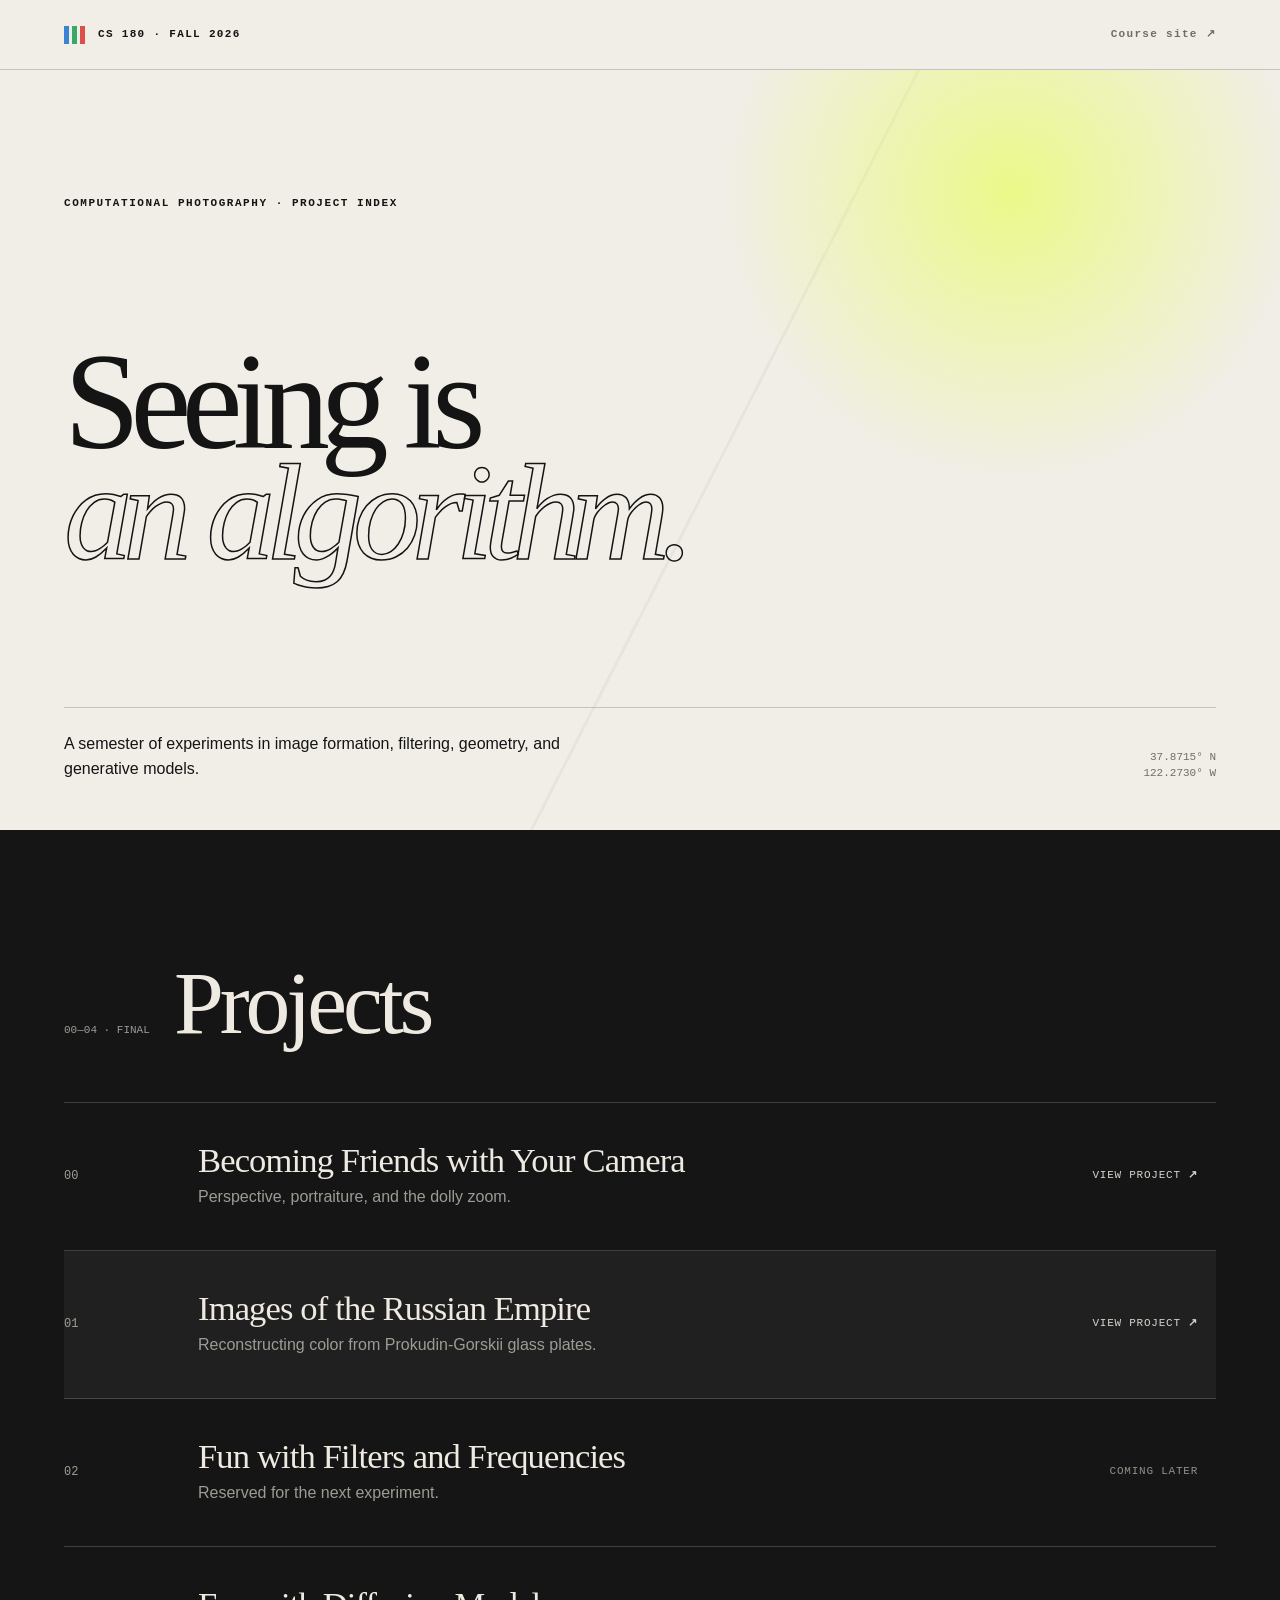
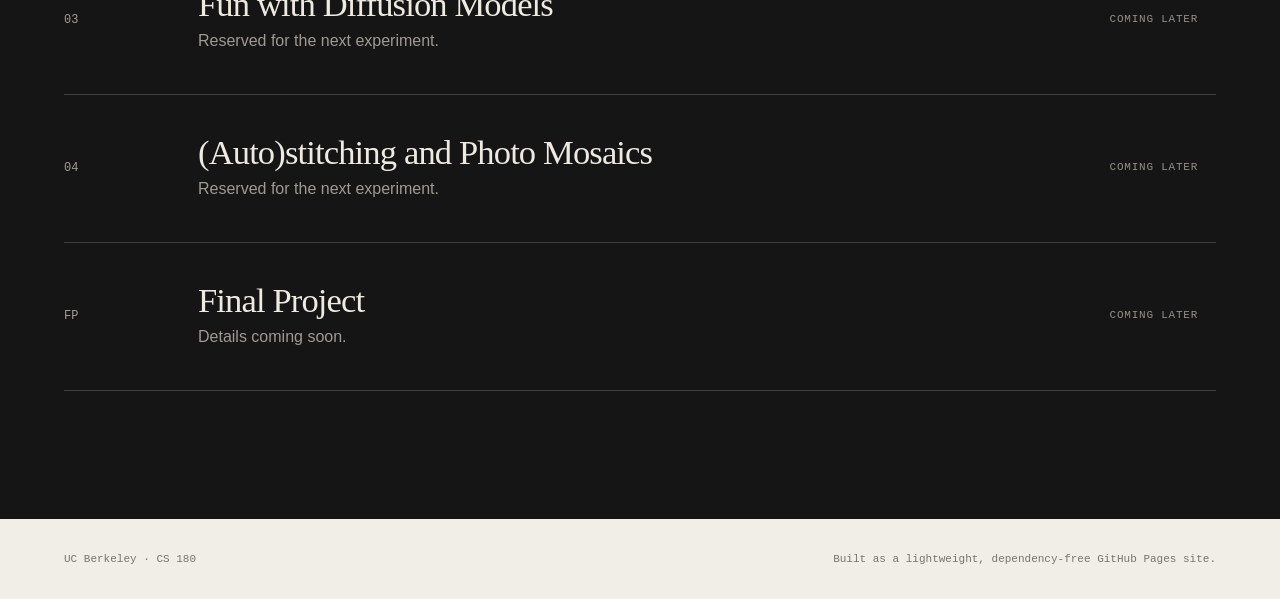
==== commit 8b2ef248: "Update portfolio to FA26 project lineup" ====
--- a/index.html
+++ b/index.html
@@ -21,14 +21,14 @@
       <p class="kicker">COMPUTATIONAL PHOTOGRAPHY · PROJECT INDEX</p>
       <h1>Seeing is<br><em>an algorithm.</em></h1>
       <div class="hero-foot">
-        <p>A semester of experiments in image formation, filtering, geometry, and neural rendering.</p>
+        <p>A semester of experiments in image formation, filtering, geometry, and generative models.</p>
         <p class="coordinate">37.8715° N<br>122.2730° W</p>
       </div>
     </section>
 
     <section class="projects" aria-labelledby="projects-title">
       <div class="section-title">
-        <span>01—06</span>
+        <span>00—04 · FINAL</span>
         <h2 id="projects-title">Projects</h2>
       </div>
 
@@ -63,7 +63,7 @@
         <a class="project-row" href="./3/">
           <span class="project-number">03</span>
           <div>
-            <h3>(Auto)stitching and Photo Mosaics</h3>
+            <h3>Fun with Diffusion Models</h3>
             <p>Reserved for the next experiment.</p>
           </div>
           <span class="status">Coming later</span>
@@ -72,17 +72,17 @@
         <a class="project-row" href="./4/">
           <span class="project-number">04</span>
           <div>
-            <h3>Neural Radiance Field</h3>
+            <h3>(Auto)stitching and Photo Mosaics</h3>
             <p>Reserved for the next experiment.</p>
           </div>
           <span class="status">Coming later</span>
         </a>
 
-        <a class="project-row" href="./5/">
-          <span class="project-number">05</span>
+        <a class="project-row" href="./final/">
+          <span class="project-number">FP</span>
           <div>
-            <h3>Fun with Diffusion Models</h3>
-            <p>Reserved for the final experiment.</p>
+            <h3>Final Project</h3>
+            <p>Details coming soon.</p>
           </div>
           <span class="status">Coming later</span>
         </a>
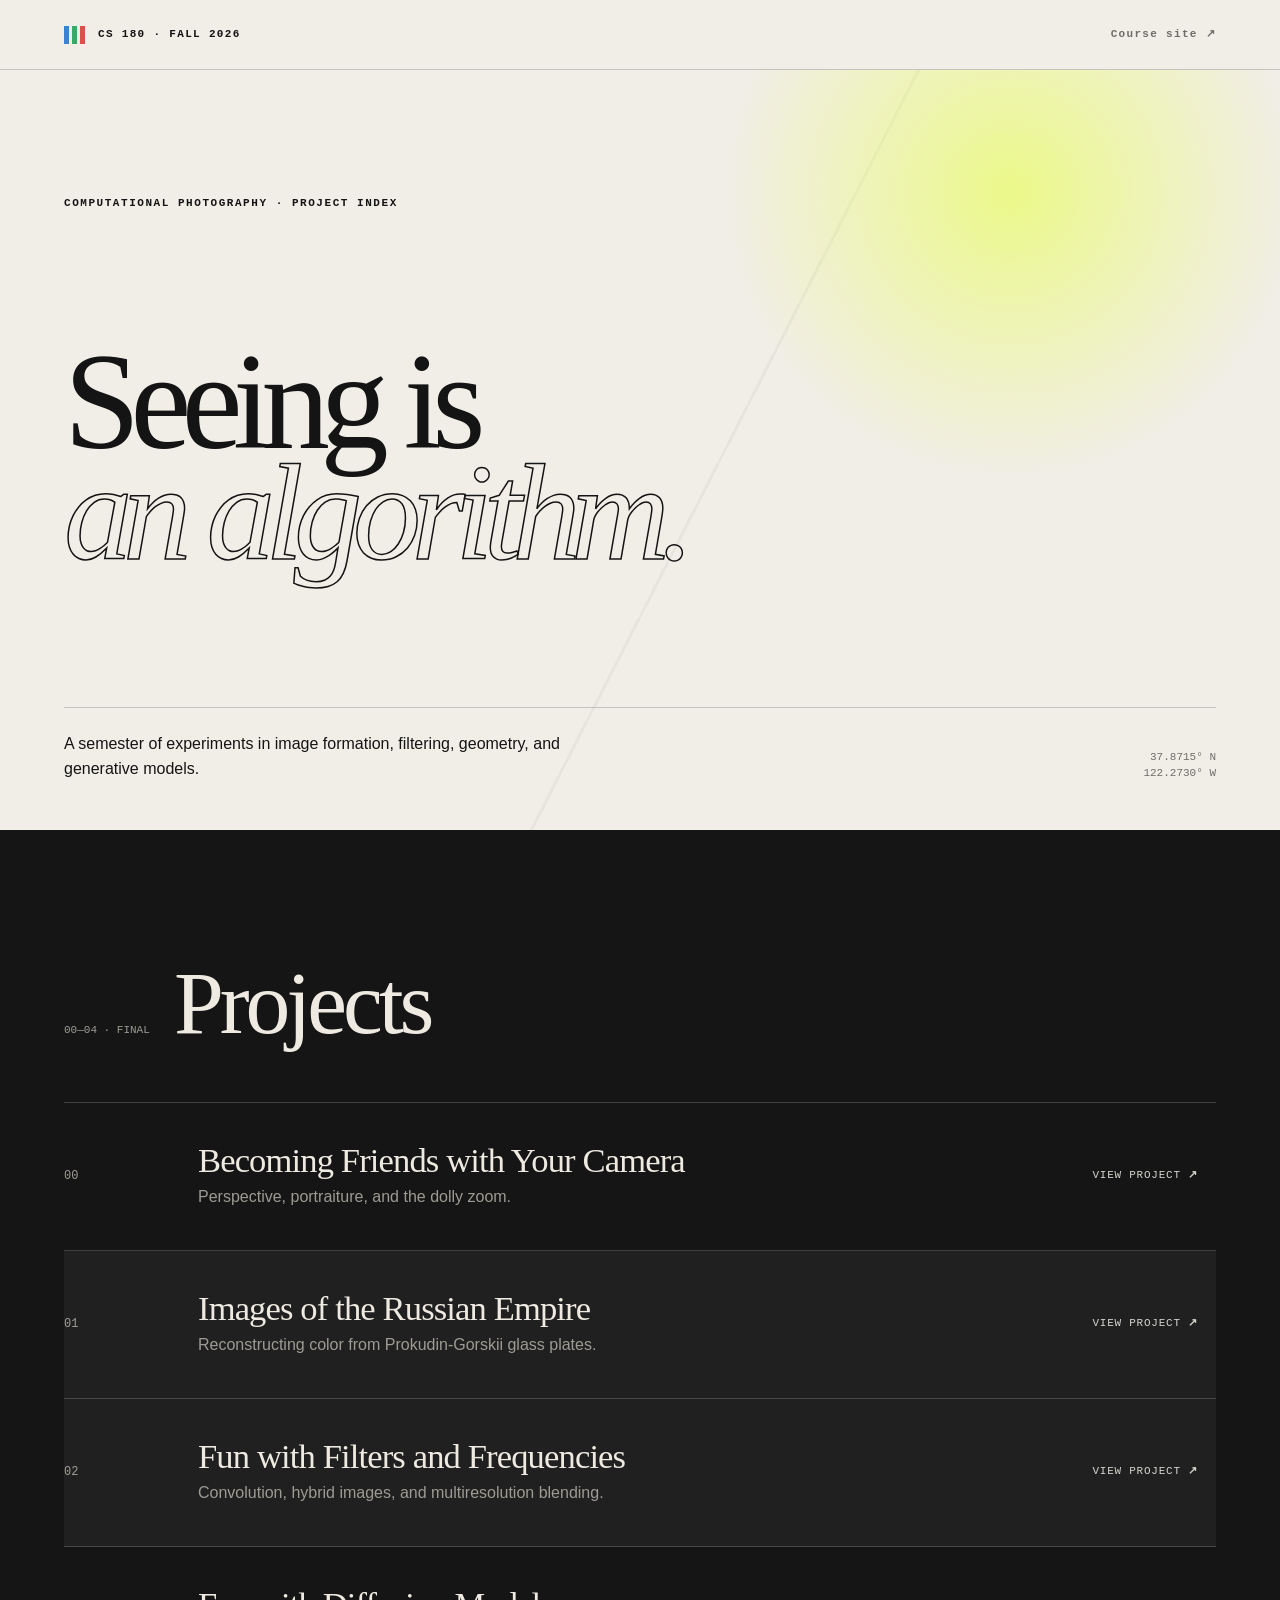
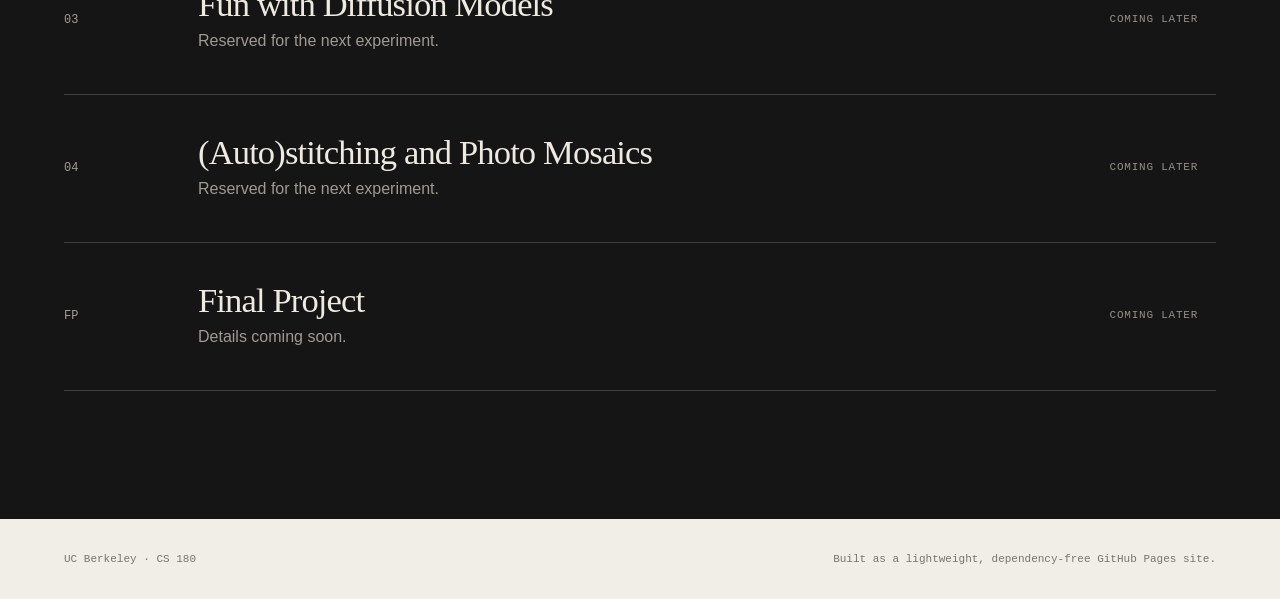
==== commit a70a9fb5: "Build Project 2 filters and frequencies page" ====
--- a/index.html
+++ b/index.html
@@ -51,13 +51,13 @@
           <span class="status">View project <b>↗</b></span>
         </a>
 
-        <a class="project-row" href="./2/">
+        <a class="project-row available featured" href="./2/">
           <span class="project-number">02</span>
           <div>
             <h3>Fun with Filters and Frequencies</h3>
-            <p>Reserved for the next experiment.</p>
+            <p>Convolution, hybrid images, and multiresolution blending.</p>
           </div>
-          <span class="status">Coming later</span>
+          <span class="status">View project <b>↗</b></span>
         </a>
 
         <a class="project-row" href="./3/">
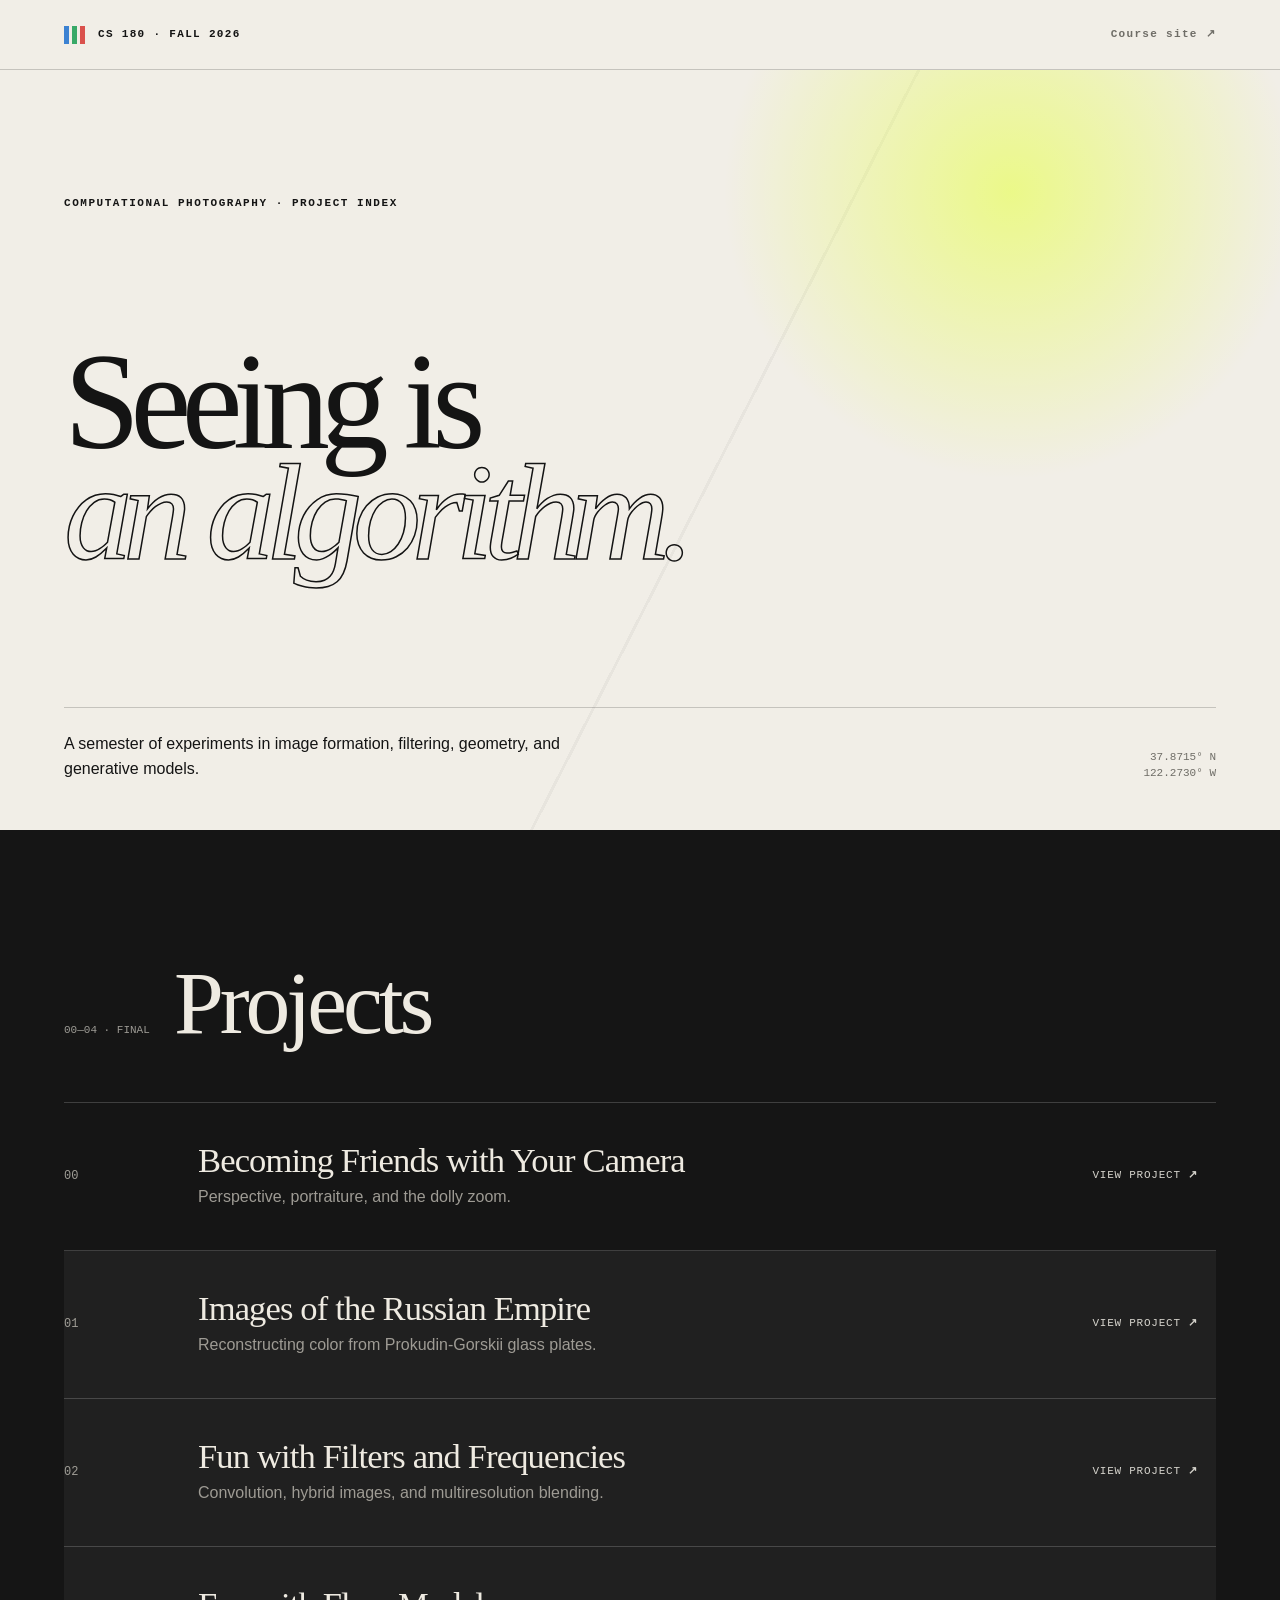
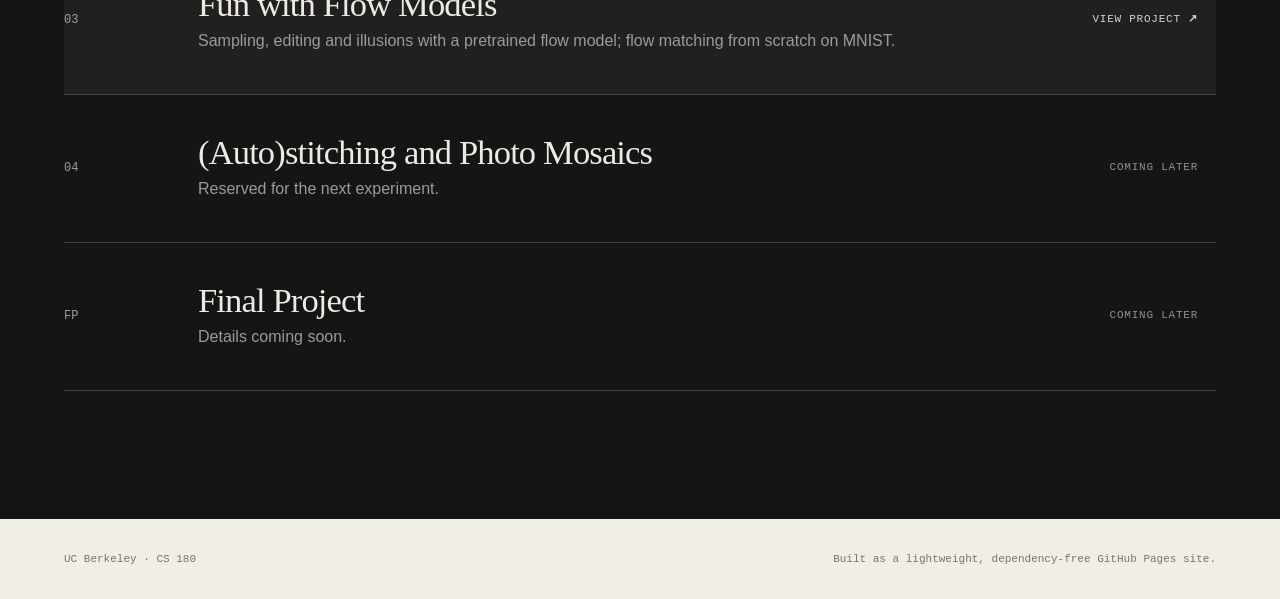
==== commit 8958b9b8: "Add Project 3: Fun with Flow Models Part A (pretrained flow model: noising and denoising, classifier" ====
--- a/index.html
+++ b/index.html
@@ -60,13 +60,13 @@
           <span class="status">View project <b>↗</b></span>
         </a>
 
-        <a class="project-row" href="./3/">
+        <a class="project-row available featured" href="./3/">
           <span class="project-number">03</span>
           <div>
-            <h3>Fun with Diffusion Models</h3>
-            <p>Reserved for the next experiment.</p>
+            <h3>Fun with Flow Models</h3>
+            <p>Sampling, editing and illusions with a pretrained flow model; flow matching from scratch on MNIST.</p>
           </div>
-          <span class="status">Coming later</span>
+          <span class="status">View project <b>↗</b></span>
         </a>
 
         <a class="project-row" href="./4/">
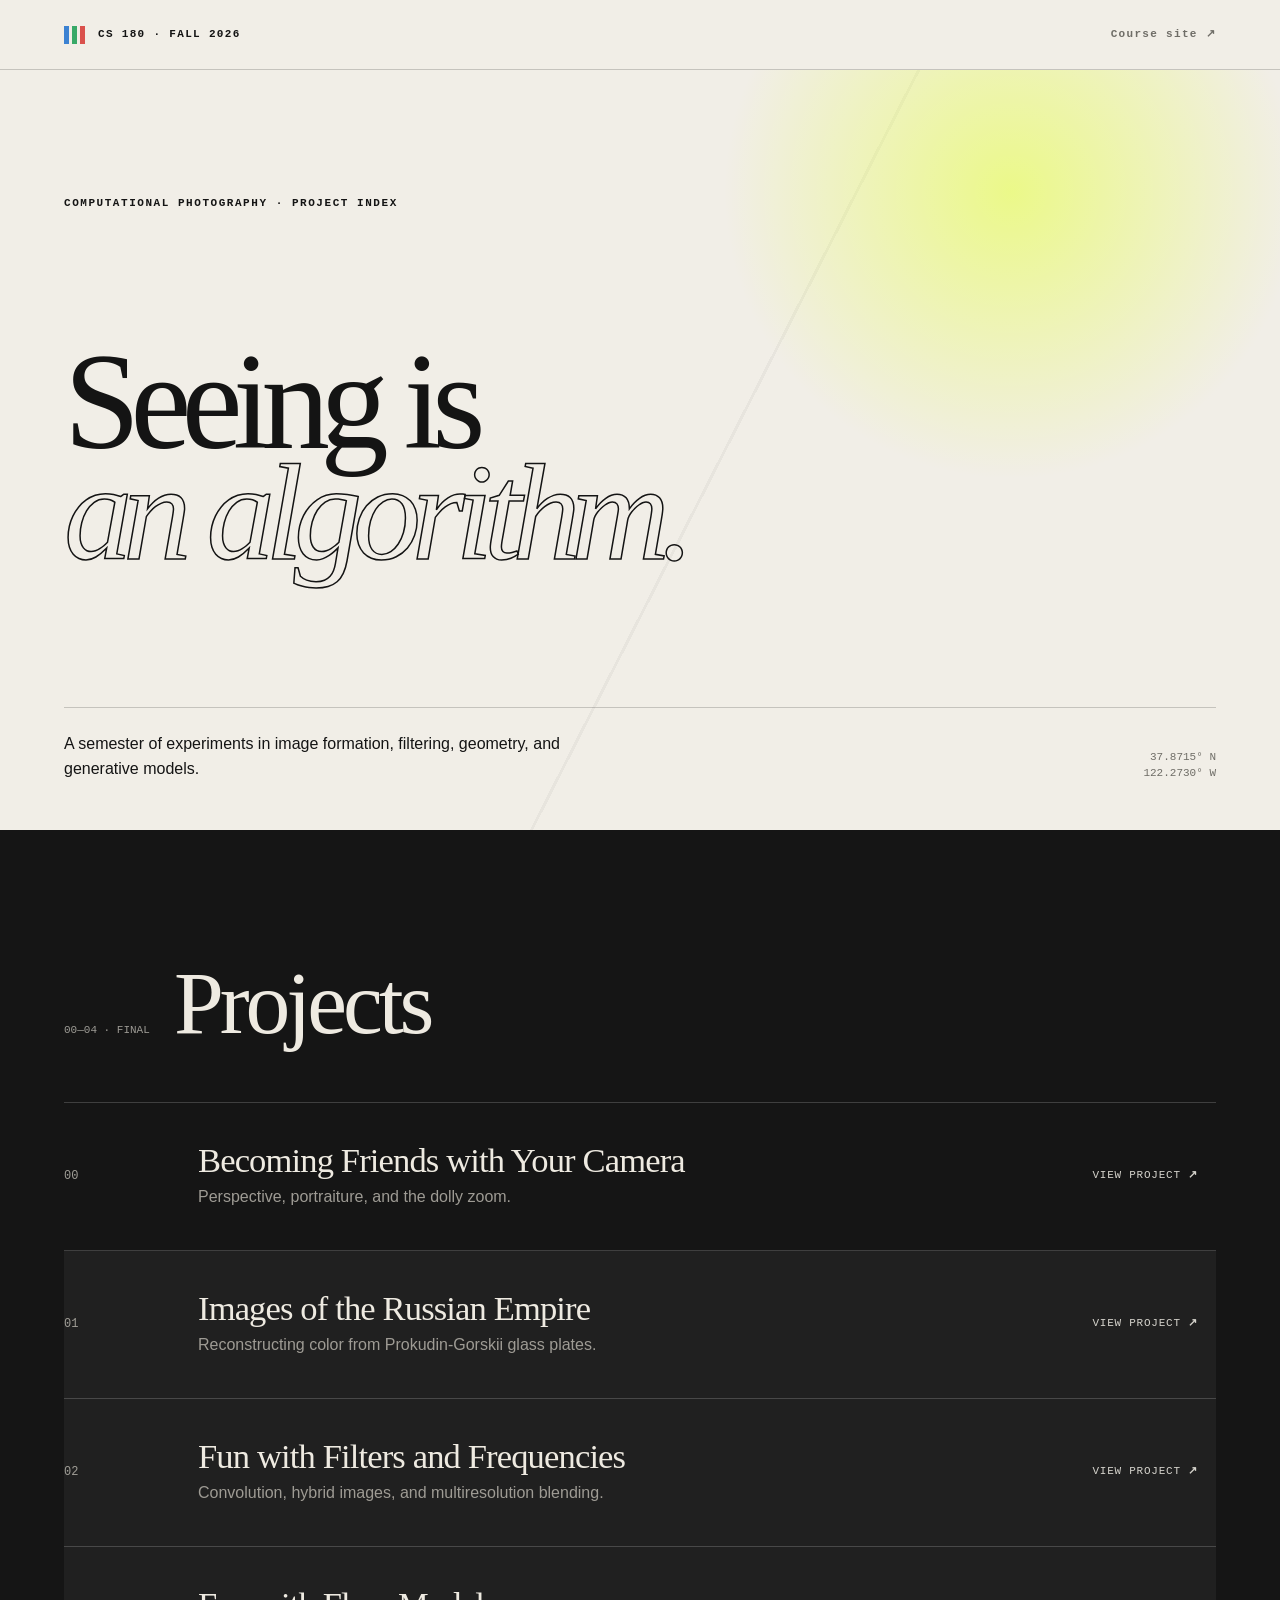
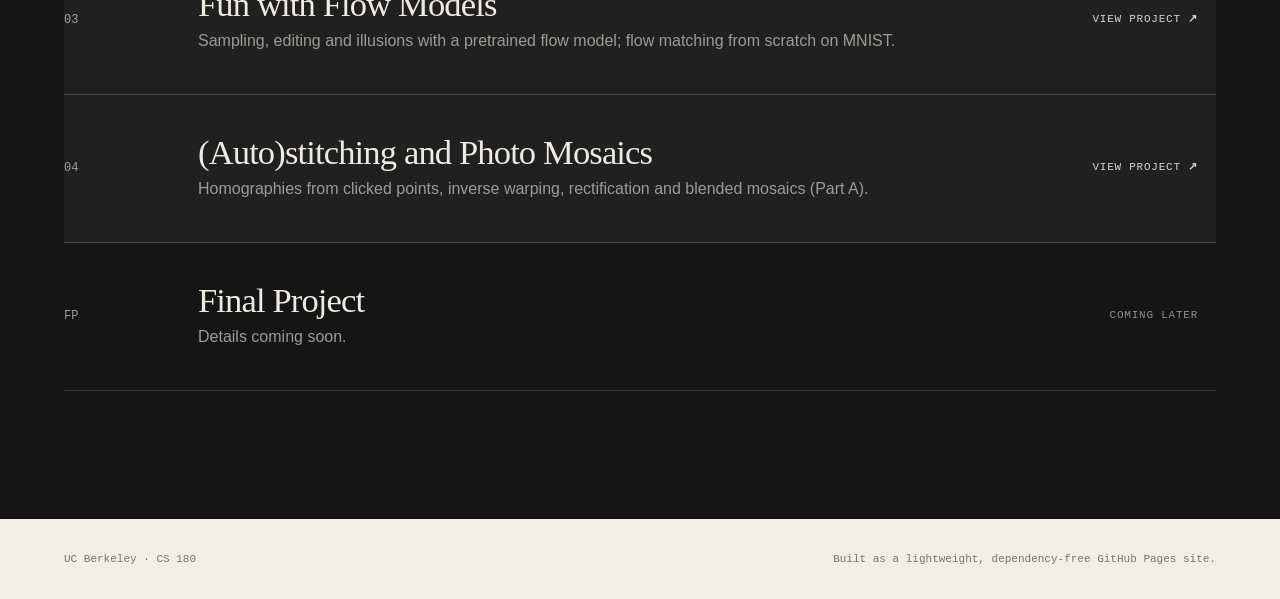
==== commit 2524a97b: "Add Project 4A: Image Warping and Mosaicing" ====
--- a/index.html
+++ b/index.html
@@ -69,13 +69,13 @@
           <span class="status">View project <b>↗</b></span>
         </a>
 
-        <a class="project-row" href="./4/">
+        <a class="project-row available featured" href="./4/">
           <span class="project-number">04</span>
           <div>
             <h3>(Auto)stitching and Photo Mosaics</h3>
-            <p>Reserved for the next experiment.</p>
+            <p>Homographies from clicked points, inverse warping, rectification and blended mosaics (Part A).</p>
           </div>
-          <span class="status">Coming later</span>
+          <span class="status">View project <b>↗</b></span>
         </a>
 
         <a class="project-row" href="./final/">
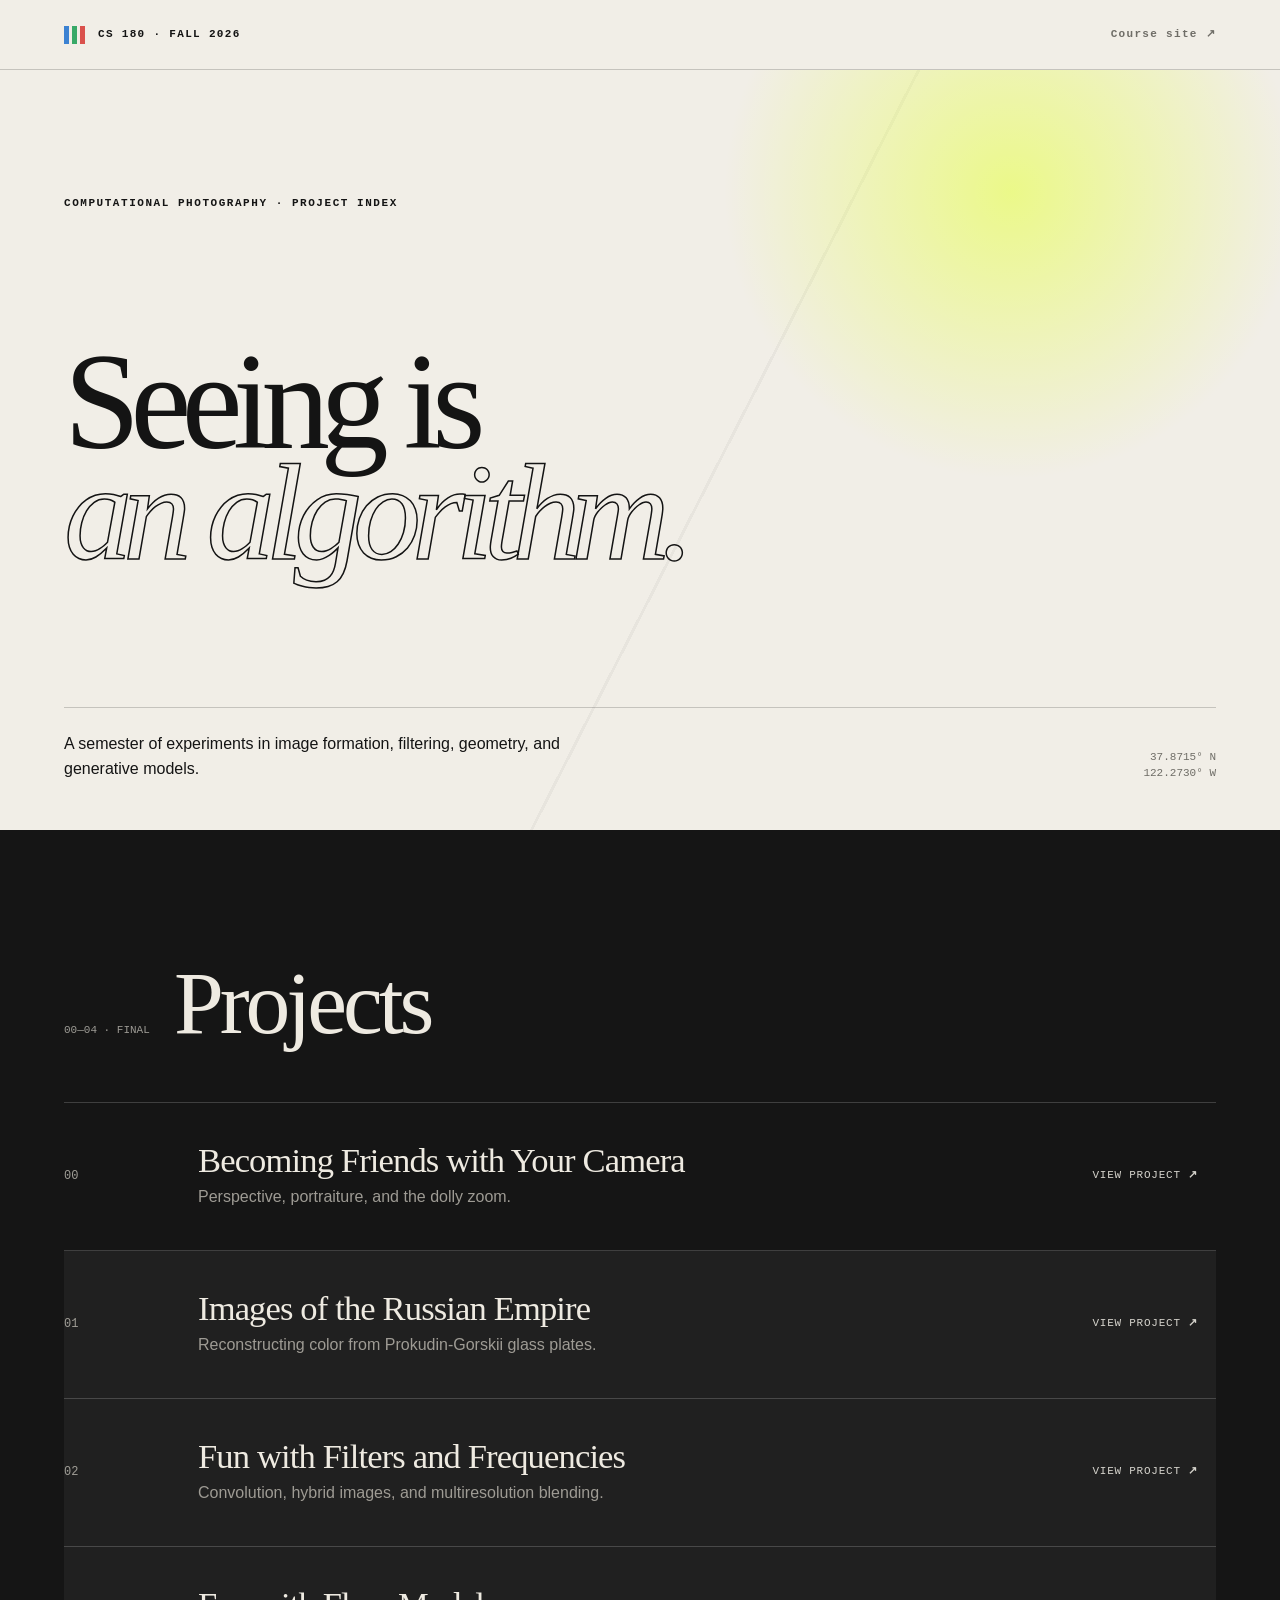
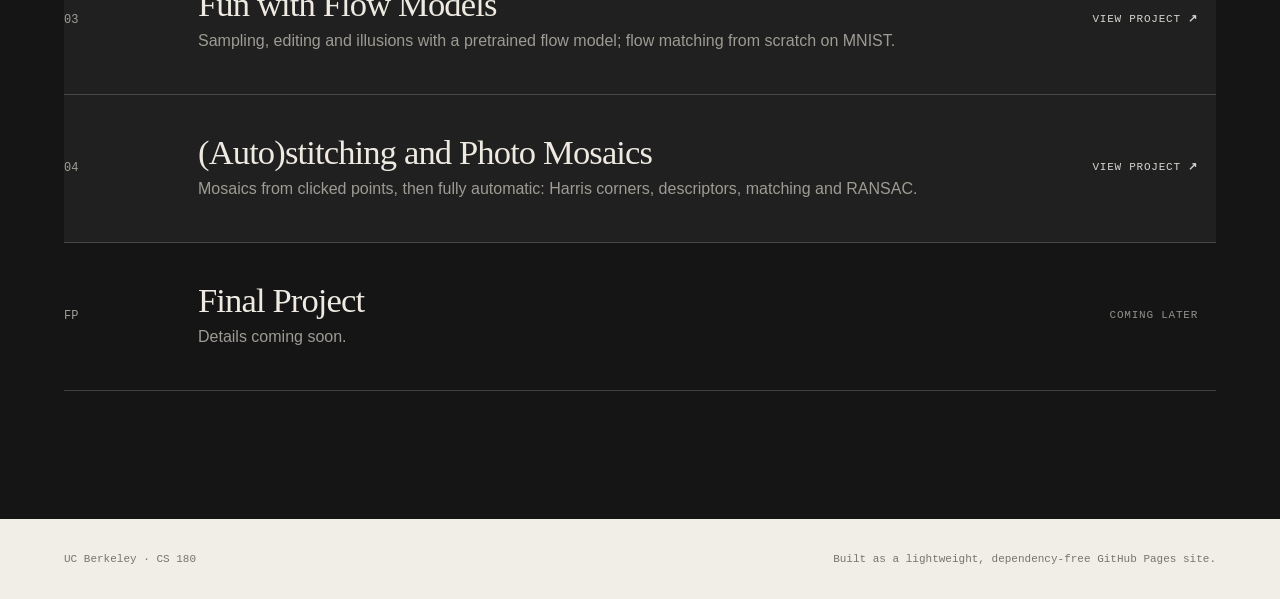
==== commit 9be06778: "Add Project 4B: Feature Matching for Autostitching" ====
--- a/index.html
+++ b/index.html
@@ -73,7 +73,7 @@
           <span class="project-number">04</span>
           <div>
             <h3>(Auto)stitching and Photo Mosaics</h3>
-            <p>Homographies from clicked points, inverse warping, rectification and blended mosaics (Part A).</p>
+            <p>Mosaics from clicked points, then fully automatic: Harris corners, descriptors, matching and RANSAC.</p>
           </div>
           <span class="status">View project <b>↗</b></span>
         </a>
